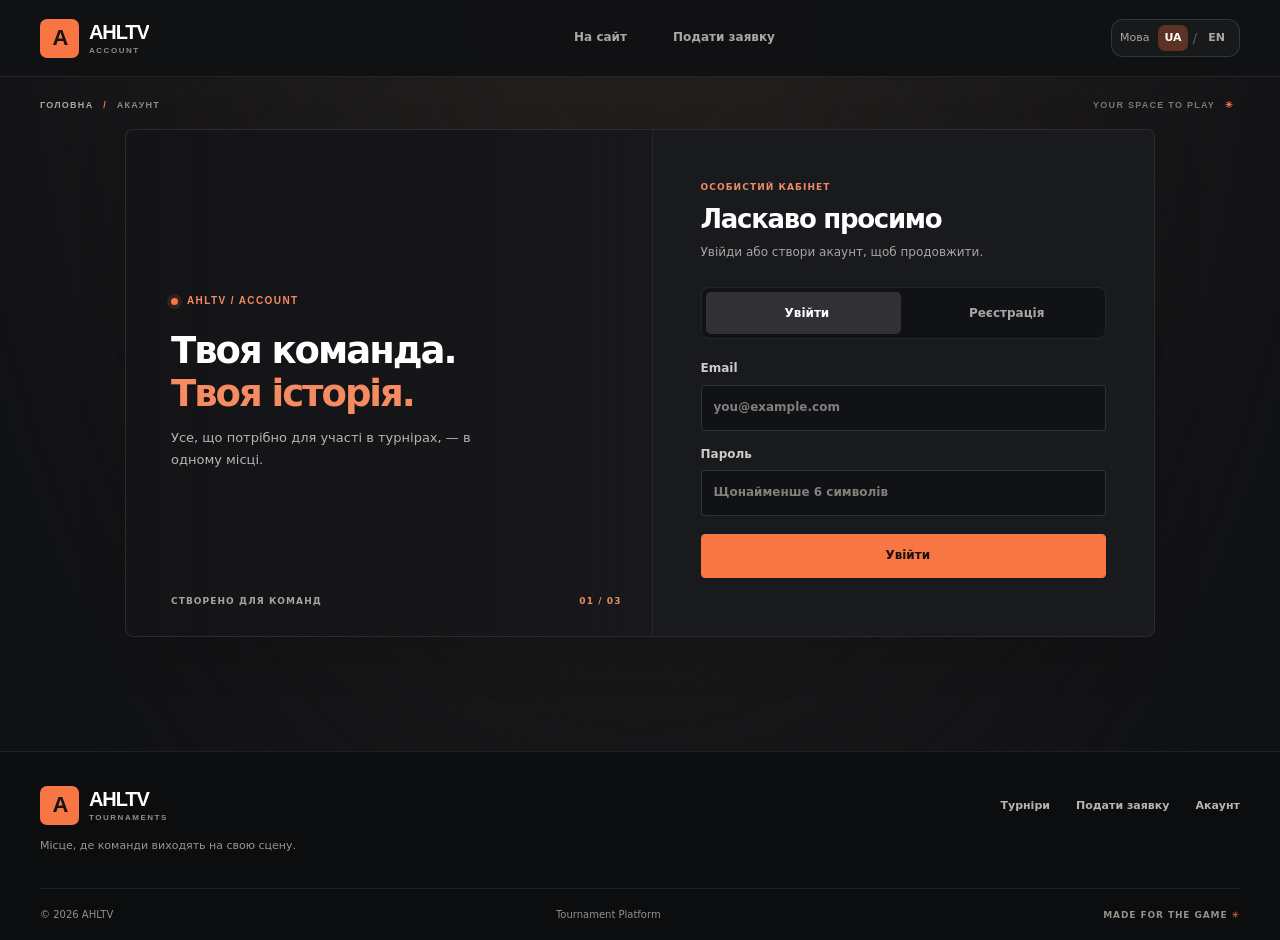
==== admin.html @ 642e2523 "Add tournament reservation manager to admin panel" ====
<!doctype html>
<html lang="uk">
<head>
  <meta charset="utf-8"><meta name="viewport" content="width=device-width,initial-scale=1">
  <meta name="theme-color" content="#101114"><title>AHLTV — Акаунт</title>
  <script src="intro.js?v=20261027-01"></script>
  <link rel="stylesheet" href="styles.css?v=20261102-04">
  <link rel="stylesheet" href="fonts.css?v=20261028-01">
  <link rel="stylesheet" href="mobile.css?v=20261102-04">
  <link rel="stylesheet" href="admin.css?v=20261027-02">
  <link rel="stylesheet" href="motion.css?v=20261027-01">
  <script defer src="i18n.js?v=20261105-03"></script>
  <style>
  .reservation-intro{margin:12px 0 20px;color:var(--muted);line-height:1.7}
  .reservation-summary{margin:6px 0 14px;color:var(--muted);font-size:12px}
  .reservation-row{display:flex;align-items:center;justify-content:space-between;gap:12px;padding:13px 14px;border:1px solid var(--line);border-radius:13px;margin:8px 0;background:rgba(255,255,255,.025)}
  .reservation-row-main{display:flex;flex-direction:column;gap:3px;min-width:0}
  .reservation-row-main strong{font-size:13px;overflow-wrap:anywhere}
  .reservation-row-main small{color:var(--muted)}
  #reservationMessage.error{color:var(--danger)}#reservationMessage.success{color:var(--success)}
  </style>
</head>
<body>
<div class="site-intro" id="siteIntro" hidden aria-hidden="true">
  <div class="intro-content">
    <div class="intro-emblem"><span class="intro-orbit"></span><span class="brand-mark">A</span></div>
    <div class="brand-copy"><strong>AHLTV</strong><small>TOURNAMENTS</small></div>
    <div class="intro-line"><span></span></div>
    <div class="intro-caption"><span>ТВОЯ КОМАНДА</span><i></i><span>ТВОЯ СЦЕНА</span></div>
  </div>
</div>
<header class="site-header"><div class="shell header-inner">
  <a class="brand" href="./"><span class="brand-mark">A</span><span class="brand-copy"><strong>AHLTV</strong><small data-fixed-subtitle="true">ACCOUNT</small></span></a>
  <nav class="main-nav" aria-label="Основна навігація"><a href="./"><i data-lucide="globe-2"></i><span>На сайт</span></a><a href="apply.html"><i data-lucide="send-horizontal"></i><span>Подати заявку</span></a></nav>
  <button class="menu-btn" id="menuBtn" aria-label="Відкрити меню" aria-expanded="false" aria-controls="mobileDrawer"><span>Меню</span><i data-lucide="menu"></i></button>
</div></header>
<div class="drawer-backdrop" id="drawerBackdrop" aria-hidden="true"></div>
<div class="drawer-stage">
<aside class="mobile-drawer" id="mobileDrawer" role="dialog" aria-modal="true" aria-labelledby="drawerTitle" aria-hidden="true" inert>
  <div class="drawer-head">
    <div class="drawer-title"><span>НАВІГАЦІЯ</span><h2 id="drawerTitle">Меню</h2></div>
    <button id="drawerClose" type="button" aria-label="Закрити меню"><i data-lucide="x"></i></button>
  </div>
  <nav aria-label="Мобільна навігація">
    <a href="./"><span class="drawer-link-icon"><i data-lucide="trophy"></i></span><span class="drawer-link-copy"><strong>Турніри</strong><small>Обирай своє змагання</small></span><i data-lucide="chevron-right"></i></a>
    <a href="apply.html"><span class="drawer-link-icon"><i data-lucide="send-horizontal"></i></span><span class="drawer-link-copy"><strong>Подати заявку</strong><small>Зареєструвати команду</small></span><i data-lucide="chevron-right"></i></a>
    <a href="admin.html" aria-current="page"><span class="drawer-link-icon"><i data-lucide="log-in"></i></span><span class="drawer-link-copy"><strong data-account-label>Увійти</strong><small data-account-description>Твій особистий кабінет</small></span><i data-lucide="chevron-right"></i></a>
  </nav>
  <div class="drawer-footer"><span class="drawer-footer-dot"></span><span>ТВОЯ КОМАНДА. ТВОЯ СЦЕНА.</span><b aria-hidden="true">✳</b></div>
</aside>
</div>
<main class="shell admin-shell">
  <div class="page-topline"><span><a href="./">ГОЛОВНА</a> <b>/</b> АКАУНТ</span><span>YOUR SPACE TO PLAY <b>✳</b></span></div>
  <section id="loginView" class="panel login-panel">
    <div class="login-intro">
      <span class="login-kicker"><span></span> AHLTV / ACCOUNT</span>
      <h1>Твоя команда.<br><em>Твоя історія.</em></h1>
      <p>Усе, що потрібно для участі в турнірах, — в одному місці.</p>
      <div class="login-intro-bottom"><span>СТВОРЕНО ДЛЯ КОМАНД</span><b>01 / 03</b></div>
    </div>
    <div class="login-body">
      <div class="login-heading"><span>ОСОБИСТИЙ КАБІНЕТ</span><h2>Ласкаво просимо</h2><p>Увійди або створи акаунт, щоб продовжити.</p></div>
      <div class="auth-mode-switch">
        <button class="active" type="button" data-auth-mode="login"><i data-lucide="log-in"></i><span>Увійти</span></button>
        <button type="button" data-auth-mode="register"><i data-lucide="user-plus"></i><span>Реєстрація</span></button>
      </div>
      <form id="loginForm" class="team-form login-form">
        <label>Email<input id="email" type="email" autocomplete="username" placeholder="you@example.com" required></label>
        <label>Пароль<input id="password" type="password" minlength="6" autocomplete="current-password" placeholder="Щонайменше 6 символів" required></label>
        <button class="primary-btn full" type="submit" id="authBtn"><i data-lucide="log-in"></i><span>Увійти</span></button><p id="loginMessage" aria-live="polite"></p>
      </form>
    </div>
  </section>
  <section id="userView" class="user-dashboard hidden">
    <section class="panel account-panel">
      <div class="panel-head"><span><i data-lucide="layout-dashboard"></i> КАБІНЕТ КАПІТАНА</span><strong>USER</strong></div>
      <div class="account-body">
        <div>
          <small>Ви увійшли як</small>
          <h2 id="userEmail"></h2>
          <p>Тут показуються ваші заявки та їх актуальний статус.</p>
        </div>
        <div class="account-actions">
          <a class="primary-btn" href="apply.html"><i data-lucide="send-horizontal"></i><span>Подати заявку</span></a>
          <button class="secondary-btn" id="userLogoutBtn" type="button"><i data-lucide="log-out"></i><span>Вийти</span></button>
        </div>
      </div>
    </section>
    <section class="panel user-applications-panel">
      <div class="panel-head"><span><i data-lucide="clipboard-list"></i> МОЇ ЗАЯВКИ</span><strong id="userApplicationsCount">0</strong></div>
      <div id="userApplicationStats" class="user-application-stats"></div>
      <div id="userApplications" class="user-applications-list"><div class="empty-state">Завантаження заявок...</div></div>
    </section>
  </section>
  <section id="dashboardView" class="dashboard hidden" aria-label="Панель адміністратора">
    <div class="admin-layout">
      <aside class="admin-sidebar">
        <div class="admin-sidebar-brand"><span class="admin-sidebar-mark"><i data-lucide="shield-check"></i></span><div><b>AHLTV</b><small>ПАНЕЛЬ КЕРУВАННЯ</small></div></div>
        <div class="admin-nav-label">РОЗДІЛИ</div>
        <nav class="admin-tabs" aria-label="Розділи адміністратора">
          <button class="active" type="button" data-tab="overviewTab" aria-current="page"><i data-lucide="layout-dashboard"></i><span>Огляд</span></button>
          <button type="button" data-tab="tournamentsTab"><i data-lucide="trophy"></i><span>Турніри</span></button>
          <button type="button" data-tab="applicationsTab"><i data-lucide="clipboard-list"></i><span>Заявки</span><b id="pendingBadge"></b></button>
          <button type="button" data-tab="manualTeamsTab"><i data-lucide="user-plus"></i><span>Додати команду</span></button>
          <button type="button" data-tab="reservationsTab"><i data-lucide="bookmark"></i><span>Бронювання місць</span></button>
          <button type="button" data-tab="matchesTab"><i data-lucide="git-branch"></i><span>Сітки</span></button>
          <button type="button" data-tab="usersTab"><i data-lucide="users"></i><span>Користувачі</span></button>
          <button type="button" data-tab="siteTab"><i data-lucide="settings"></i><span>Налаштування сайту</span></button>
        </nav>
        <a class="admin-back-link" href="./"><i data-lucide="external-link"></i><span>Відкрити сайт</span></a>
      </aside>
      <div class="admin-workspace">
        <div class="admin-top">
          <div class="admin-heading"><small>ПАНЕЛЬ КЕРУВАННЯ <span>/</span> <span id="adminSectionLabel">ОГЛЯД</span></small><h1 id="adminPageTitle">Огляд</h1><p id="adminPageDescription">Усе важливе про турніри та заявки в одному місці.</p></div>
          <div class="admin-account"><div class="admin-account-copy"><b>Адміністратор</b><span id="adminEmail"></span></div><button id="logoutBtn" class="secondary-btn" type="button"><i data-lucide="log-out"></i><span>Вийти</span></button></div>
        </div>
        <label class="admin-mobile-section" for="adminSectionSelect"><span>РОЗДІЛ</span><select id="adminSectionSelect">
          <option value="overviewTab">Огляд</option><option value="tournamentsTab">Турніри</option><option value="applicationsTab">Заявки</option><option value="manualTeamsTab">Додати команду</option><option value="reservationsTab">Бронювання місць</option><option value="matchesTab">Сітки</option><option value="usersTab">Користувачі</option><option value="siteTab">Налаштування сайту</option>
        </select></label>

        <section id="overviewTab" class="admin-tab">
          <div class="overview-intro"><div><span class="admin-eyebrow">СТАН ПЛАТФОРМИ</span><h2>Усе під контролем.</h2><p>Швидкий огляд твоєї роботи та найважливіші дії.</p></div><span class="overview-intro-mark"><i data-lucide="layout-dashboard"></i></span></div>
          <div class="overview-stats">
            <button type="button" class="overview-stat" data-open-tab="tournamentsTab"><span class="overview-stat-label"><i data-lucide="trophy"></i> Турніри <i data-lucide="arrow-right"></i></span><b id="overviewTournaments">—</b><span id="overviewTournamentsNote">Усього турнірів</span></button>
            <button type="button" class="overview-stat is-attention" data-open-tab="applicationsTab" data-application-status="pending"><span class="overview-stat-label"><i data-lucide="clock-3"></i> Очікують <i data-lucide="arrow-right"></i></span><b id="overviewPending">—</b><span id="overviewPendingNote">Заявки на розгляд</span></button>
            <button type="button" class="overview-stat" data-open-tab="applicationsTab" data-application-status="approved"><span class="overview-stat-label"><i data-lucide="badge-check"></i> Прийнято <i data-lucide="arrow-right"></i></span><b id="overviewApproved">—</b><span id="overviewApprovedNote">Підтверджені заявки</span></button>
          </div>
          <section class="panel overview-actions"><div class="panel-head"><span>ШВИДКІ ДІЇ</span><strong>ПОЧНИ ЗВІДСИ</strong></div>
            <div class="overview-action-list">
              <button type="button" data-overview-action="create-tournament"><span class="quick-action-icon"><i data-lucide="plus"></i></span><span><b>Створити турнір</b><small>Налаштувати нову подію</small></span><i data-lucide="arrow-right"></i></button>
              <button type="button" data-open-tab="applicationsTab" data-application-status="pending"><span class="quick-action-icon"><i data-lucide="clipboard-list"></i></span><span><b>Переглянути заявки</b><small>Команди, що очікують на розгляд</small></span><i data-lucide="arrow-right"></i></button>
              <button type="button" id="quickManualTeamBtn"><span class="quick-action-icon"><i data-lucide="user-plus"></i></span><span><b>Додати команду</b><small>Додати учасника вручну</small></span><i data-lucide="arrow-right"></i></button>
            </div>
          </section>
          <p class="overview-footnote"><i data-lucide="shield-check"></i> Дані завантажуються з платформи AHLTV.</p>
        </section>
    <section id="siteTab" class="admin-tab hidden">
      <section class="panel">
        <div class="panel-head"><span>НАЛАШТУВАННЯ САЙТУ</span><strong>ОФОРМЛЕННЯ</strong></div>
        <form id="siteSettingsForm" class="team-form compact-form">
          <div class="branding-editor">
            <div class="asset-preview site-logo-preview" id="siteLogoPreview"><span>A</span></div>
            <div class="asset-upload-copy">
              <label>Логотип сайту
                <input id="siteLogoFile" name="site_logo_file" type="file" accept="image/png,image/jpeg,image/webp,image/gif,image/svg+xml">
              </label>
              <small>PNG, JPG, WEBP, GIF або SVG. До 5 МБ.</small>
              <button class="secondary-btn" id="removeSiteLogo" type="button"><i data-lucide="trash-2"></i><span>Прибрати логотип</span></button>
            </div>
          </div>

          <div class="form-grid">
            <label>Назва сайту<input name="site_name" maxlength="40" required placeholder="AHLTV"></label>
            <label>Підпис<input name="site_subtitle" maxlength="40" placeholder="TOURNAMENTS"></label>
            <label>Заголовок головної<input name="home_title" maxlength="80" required placeholder="Турніри"></label>
            <label>Текст у футері<input name="footer_text" maxlength="120" required placeholder="Tournament Platform"></label>
          </div>
          <label>Опис на головній<textarea name="home_description" maxlength="300" rows="3"></textarea></label>

          <div class="form-actions">
            <button class="primary-btn" type="submit" id="saveSiteSettingsBtn"><i data-lucide="save"></i><span>Зберегти сайт</span></button>
            <p id="siteSettingsMessage" aria-live="polite"></p>
          </div>
        </form>
      </section>
    </section>

    <section id="tournamentsTab" class="admin-tab hidden">
      <div class="admin-section-head"><div><span class="admin-eyebrow">КЕРУВАННЯ ПОДІЯМИ</span><h2>Усі турніри <span id="tournamentCount" class="admin-count">—</span></h2><p>Змінюй статус, керуй реєстрацією та видимістю.</p></div><button class="primary-btn" id="createTournamentBtn" type="button"><i data-lucide="plus"></i><span>Створити турнір</span></button></div>
      <div class="admin-list-toolbar"><label for="tournamentSearch">Пошук турніру</label><input id="tournamentSearch" type="search" maxlength="100" placeholder="Назва, гра або формат" autocomplete="off"></div>
      <p id="tournamentListMessage" class="admin-feedback" aria-live="polite"></p>
      <div id="tournamentsAdminList" class="admin-card-list"><div class="panel empty">Завантаження турнірів...</div></div>
      <details id="tournamentEditor" class="panel tournament-editor">
        <summary><span class="editor-summary-icon"><i data-lucide="plus"></i></span><span><b id="tournamentFormTitle">Додати турнір</b><small>Назва, правила та налаштування події</small></span><i class="editor-summary-arrow" data-lucide="chevron-right"></i></summary>
        <form id="tournamentForm" class="team-form compact-form">
          <div class="form-grid">
            <label>Назва<input name="name" required maxlength="80" placeholder="AHLTV Open Tour"></label>
            <label>Коротка назва<input name="short_name" maxlength="24" placeholder="OPEN TOUR"></label>
            <label>Шрифт назви<select name="name_font" id="tournamentNameFont"></select></label>
            <label>Гра<input name="game" value="CS2" required maxlength="30"></label>
            <label>Формат<input name="format" value="BO3" required maxlength="20"></label>
            <label>Макс. команд<input name="max_teams" type="number" min="2" max="128" value="16" required></label>
            <label>Статус<select name="status"><option value="upcoming">Незабаром</option><option value="registration" selected>Реєстрація</option><option value="live">Триває</option><option value="finished">Завершено</option></select></label>
            <label>Дата старту<input name="starts_at" type="datetime-local"></label>
            <label>Лого турніру<input id="tournamentLogoFile" name="logo_file" type="file" accept="image/png,image/jpeg,image/webp,image/gif,image/svg+xml"></label>
          </div>
          <div class="tournament-name-preview" id="tournamentNamePreview">
            <div class="tnp-label"><span>ПРЕВ'Ю НАЗВИ</span><small id="tournamentNamePreviewFont"></small></div>
            <b id="tournamentNamePreviewText">AHLTV Open Tour</b>
          </div>
          <div class="tournament-logo-editor">
            <div class="asset-preview tournament-logo-preview" id="tournamentLogoPreview"><span>A</span></div>
            <small>Лого буде показуватися в картці турніру на головній.</small>
          </div>
          <label>Опис<textarea name="description" maxlength="500" rows="3"></textarea></label>
          <label>Правила турніру<textarea name="rules_text" maxlength="12000" rows="10" placeholder="Напиши правила саме для цього турніру..."></textarea></label>
          <div class="checkbox-grid">
            <label class="check-inline"><input name="registration_open" type="checkbox" checked> Реєстрація відкрита</label>
            <label class="check-inline"><input name="is_visible" type="checkbox" checked> Показувати на сайті</label>
          </div>
          <div class="form-actions"><button class="primary-btn" type="submit" id="saveTournamentBtn"><i data-lucide="plus"></i><span>Створити турнір</span></button><button class="secondary-btn" type="button" id="cancelTournamentEdit"><i data-lucide="x"></i><span>Скасувати</span></button><p id="tournamentMessage" aria-live="polite"></p></div>
        </form>
      </details>
    </section>
    <section id="manualTeamsTab" class="admin-tab hidden">
      <section class="panel manual-team-panel">
        <div class="panel-head"><span><i data-lucide="user-plus"></i> ДОДАТИ КОМАНДУ НА ТУРНІР</span><strong>ВРУЧНУ</strong></div>

        <form id="manualTeamForm" class="team-form compact-form manual-team-only-form">
          <div class="manual-team-form-grid">
            <label>Турнір
              <select id="manualTeamTournament" required>
                <option value="">Обери турнір</option>
              </select>
            </label>

            <label>Назва команди
              <input id="manualTeamName" type="text" required minlength="2" maxlength="40" placeholder="Наприклад: Valkyrie Esports">
            </label>

            <div class="manual-team-logo-upload">
              <div class="asset-preview manual-team-logo-preview" id="manualTeamLogoPreview"><span>A</span></div>
              <div>
                <label>Логотип команди
                  <input id="manualTeamLogoFile" type="file" required accept="image/png,image/jpeg,image/webp,image/gif">
                </label>
                <small>Обери турнір, введи назву та завантаж лого.</small>
              </div>
            </div>
          </div>

          <div class="form-actions">
            <button class="primary-btn" id="manualTeamSubmitBtn" type="submit"><i data-lucide="plus"></i><span>Додати до турніру</span></button>
            <p id="manualTeamMessage" aria-live="polite"></p>
          </div>
        </form>
      </section>

      <section class="panel">
        <div class="panel-head"><span><i data-lucide="users"></i> ДОДАНІ ВРУЧНУ КОМАНДИ</span><strong>СПИСОК</strong></div>
        <div id="manualTeamsList" class="manual-teams-list">
          <div class="empty-state">Ручних команд поки немає.</div>
        </div>
      </section>
    </section>

    <section id="reservationsTab" class="admin-tab hidden">
      <section class="panel">
        <div class="panel-head"><span><i data-lucide="bookmark"></i> БРОНЮВАННЯ МІСЦЬ</span><strong>РЕЗЕРВ КОМАНД</strong></div>
        <p class="reservation-intro">Зарезервуй одне місце для команди за назвою. Коли вона подасть заявку на вибраний турнір із цією ж назвою, бронювання зніметься автоматично. Регістр літер і пробіли на краях назви не впливають.</p>
        <form id="reservationForm" class="team-form compact-form">
          <div class="form-grid">
            <label>Турнір<select id="reservationTournament" required><option value="">Обери турнір</option></select></label>
            <label>Назва команди<input id="reservationTeamName" type="text" minlength="2" maxlength="40" placeholder="Наприклад: Valkyrie" required autocomplete="off"></label>
          </div>
          <div class="form-actions">
            <button id="reservationSubmit" class="primary-btn" type="submit"><i data-lucide="bookmark-plus"></i><span>Забронювати місце</span></button>
            <p id="reservationMessage" aria-live="polite"></p>
          </div>
        </form>
      </section>
      <section class="panel">
        <div class="panel-head"><span><i data-lucide="list-checks"></i> АКТИВНІ БРОНЮВАННЯ</span><strong id="reservationCount">0</strong></div>
        <div id="reservationSummary" class="reservation-summary"></div>
        <div id="reservationsList" class="manual-teams-list"><div class="empty-state">Обери турнір, щоб побачити бронювання.</div></div>
      </section>
    </section>
    <section id="applicationsTab" class="admin-tab hidden">
      <div class="admin-section-head"><div><span class="admin-eyebrow">КОМАНДИ ТА УЧАСНИКИ</span><h2>Заявки команд</h2><p>Фільтруй заявки та переглядай склад перед рішенням.</p></div></div>
      <div id="stats" class="admin-stats" role="group" aria-label="Фільтр заявок за статусом"></div>
      <div class="admin-list-toolbar applications-toolbar"><div class="admin-search-field"><label for="applicationSearch">Пошук заявки</label><input id="applicationSearch" type="search" maxlength="100" placeholder="Команда, капітан або контакт" autocomplete="off"></div><div class="admin-filter-field"><label for="applicationTournamentFilter">Турнір</label><select id="applicationTournamentFilter"><option value="">Усі турніри</option></select></div><span id="applicationResults" aria-live="polite"></span></div>
      <div id="applications" class="applications"><div class="panel empty">Завантаження заявок...</div></div>
      <div id="emptyState" class="panel empty hidden"><span id="emptyStateText"></span><button class="secondary-btn hidden" type="button" id="clearApplicationFilters">Скинути фільтри</button></div>
    </section>
    <section id="usersTab" class="admin-tab hidden">
      <section class="panel"><div class="panel-head"><span>ЗАРЕЄСТРОВАНІ АКАУНТИ</span><strong id="usersCount"></strong></div><div class="admin-list-toolbar users-toolbar"><label for="userSearch">Пошук користувача</label><input id="userSearch" type="search" maxlength="100" placeholder="Email користувача" autocomplete="off"></div><div id="usersList" class="users-list"><div class="empty-state">Завантаження...</div></div></section>
    </section>
    <section id="matchesTab" class="admin-tab hidden">
      <section class="panel">
        <div class="panel-head"><span><i data-lucide="images"></i> СІТКА ТУРНІРУ</span><strong>ДО 2 ЗОБРАЖЕНЬ</strong></div>

        <div class="bracket-double-editor">
          <div class="bracket-tournament-picker">
            <label>Турнір
              <select id="bracketTournament"></select>
            </label>
            <span>Можна одночасно показувати дві сітки для одного турніру.</span>
            <p id="bracketMessage" aria-live="polite"></p>
          </div>

          <div class="bracket-slots">
            <section class="bracket-slot">
              <div class="bracket-slot-head"><span>СІТКА 1</span><b>ЗОБРАЖЕННЯ 01</b></div>
              <label>Фото сітки 1
                <input id="bracketImageFile" type="file" accept="image/png,image/jpeg,image/webp,image/gif">
              </label>
              <div class="form-actions">
                <button class="primary-btn" id="saveBracketImageBtn" type="button"><i data-lucide="upload"></i><span>Завантажити</span></button>
                <button class="secondary-btn" id="removeBracketImageBtn" type="button"><i data-lucide="trash-2"></i><span>Прибрати</span></button>
              </div>
              <div class="bracket-image-preview" id="bracketImagePreview">
                <div class="empty-bracket-preview"><i data-lucide="image"></i><span>Сітка 1 ще не додана</span></div>
              </div>
            </section>

            <section class="bracket-slot">
              <div class="bracket-slot-head"><span>СІТКА 2</span><b>ЗОБРАЖЕННЯ 02</b></div>
              <label>Фото сітки 2
                <input id="bracketImageFile2" type="file" accept="image/png,image/jpeg,image/webp,image/gif">
              </label>
              <div class="form-actions">
                <button class="primary-btn" id="saveBracketImageBtn2" type="button"><i data-lucide="upload"></i><span>Завантажити</span></button>
                <button class="secondary-btn" id="removeBracketImageBtn2" type="button"><i data-lucide="trash-2"></i><span>Прибрати</span></button>
              </div>
              <div class="bracket-image-preview" id="bracketImagePreview2">
                <div class="empty-bracket-preview"><i data-lucide="image"></i><span>Сітка 2 ще не додана</span></div>
              </div>
            </section>
          </div>
        </div>
      </section>
    </section>
      </div>
    </div>
  </section>
</main>
<footer class="site-footer">
  <div class="shell">
    <div class="footer-main"><div><a class="brand footer-brand" href="./"><span class="brand-mark">A</span><span class="brand-copy"><strong>AHLTV</strong><small>TOURNAMENTS</small></span></a><p>Місце, де команди виходять на свою сцену.</p></div><nav aria-label="Навігація у підвалі"><a href="./">Турніри</a><a href="apply.html">Подати заявку</a><a href="admin.html">Акаунт</a></nav></div>
    <div class="footer-inner"><span id="siteCopyright">© 2026 AHLTV</span><span id="siteFooterText">Tournament Platform</span><span>MADE FOR THE GAME <b>✳</b></span></div>
  </div>
</footer>
<script type="module" src="ui.js?v=20261102-01"></script>
<script type="module" src="account.js?v=20261105-03"></script>
<script type="module" src="reservations.js?v=20261105-01"></script>
</body></html>
---- styles.css ----
/* Manrope is served locally so the interface remains legible without a font CDN. */
@font-face{font-family:Manrope;src:url("assets/fonts/manrope-cyrillic-ext-wght-normal.woff2") format("woff2");font-style:normal;font-weight:200 800;font-display:swap;unicode-range:U+0460-052F,U+1C80-1C8A,U+20B4,U+2DE0-2DFF,U+A640-A69F,U+FE2E-FE2F}
@font-face{font-family:Manrope;src:url("assets/fonts/manrope-cyrillic-wght-normal.woff2") format("woff2");font-style:normal;font-weight:200 800;font-display:swap;unicode-range:U+0301,U+0400-045F,U+0490-0491,U+04B0-04B1,U+2116}
@font-face{font-family:Manrope;src:url("assets/fonts/manrope-latin-ext-wght-normal.woff2") format("woff2");font-style:normal;font-weight:200 800;font-display:swap;unicode-range:U+0100-02BA,U+02BD-02C5,U+02C7-02CC,U+02CE-02D7,U+02DD-02FF,U+0304,U+0308,U+0329,U+1D00-1DBF,U+1E00-1E9F,U+1EF2-1EFF,U+2020,U+20A0-20AB,U+20AD-20C0,U+2113,U+2C60-2C7F,U+A720-A7FF}
@font-face{font-family:Manrope;src:url("assets/fonts/manrope-latin-wght-normal.woff2") format("woff2");font-style:normal;font-weight:200 800;font-display:swap;unicode-range:U+0000-00FF,U+0131,U+0152-0153,U+02BB-02BC,U+02C6,U+02DA,U+02DC,U+0304,U+0308,U+0329,U+2000-206F,U+20AC,U+2122,U+2191,U+2193,U+2212,U+2215,U+FEFF,U+FFFD}

:root{
  --bg:#171513;
  --bg-2:#1b1816;
  --card:#211e1c;
  --card-2:#26221f;
  --card-3:#191715;
  --text:#f5f1ee;
  --muted:#a79d96;
  --muted-2:#7d746e;
  --line:rgba(255,255,255,.075);
  --line-2:rgba(255,255,255,.115);
  --primary:#f06a3b;
  --primary-2:#d9552c;
  --success:#63c184;
  --danger:#eb6b64;
  --warning:#e2a24c;
  --radius:16px;
  --shadow:0 20px 54px -38px rgba(0,0,0,.96);
}

*{box-sizing:border-box}
html{scroll-behavior:smooth;background:var(--bg)}
body{
  margin:0;
  min-height:100vh;
  background:
    radial-gradient(circle at 12% -10%,rgba(240,106,59,.09),transparent 34rem),
    radial-gradient(circle at 92% 8%,rgba(201,137,69,.045),transparent 28rem),
    linear-gradient(180deg,var(--bg),var(--bg-2));
  color:var(--text);
  font:13px/1.5 "Manrope",ui-sans-serif,system-ui,-apple-system,BlinkMacSystemFont,"Segoe UI",sans-serif;
}
a{color:inherit}
button,input,textarea,select{font:inherit}
button{touch-action:manipulation}
img{max-width:100%}
.hidden{display:none!important}
.shell{width:min(1280px,calc(100% - 32px));margin:0 auto}
::selection{background:rgba(240,106,59,.28);color:#fff}

svg.lucide{
  width:16px;
  height:16px;
  flex:0 0 auto;
  stroke-width:2;
}

/* HEADER */
.site-header{
  position:sticky;
  top:0;
  z-index:60;
  background:rgba(23,21,19,.84);
  border-bottom:1px solid var(--line);
  box-shadow:0 18px 54px -38px rgba(0,0,0,.96);
  backdrop-filter:blur(24px) saturate(140%);
  -webkit-backdrop-filter:blur(24px) saturate(140%);
}
.site-header:before{
  content:"";
  position:absolute;
  inset:0 0 auto;
  height:1px;
  background:linear-gradient(90deg,transparent,rgba(240,106,59,.68),transparent);
}
.header-inner{height:68px;display:flex;align-items:center;gap:12px}
.brand{
  min-width:188px;
  display:flex;
  align-items:center;
  gap:11px;
  text-decoration:none;
}
.brand-mark{
  width:40px;
  height:40px;
  display:grid;
  place-items:center;
  overflow:hidden;
  border-radius:12px;
  border:1px solid rgba(240,106,59,.18);
  background:linear-gradient(135deg,#f17b49,#bf7d42);
  box-shadow:0 12px 30px -20px rgba(240,106,59,.9),inset 0 1px rgba(255,255,255,.14);
  color:#fff;
  font:700 18px/1 "Space Mono",monospace;
}
.brand-mark.large{width:54px;height:54px;border-radius:15px;font-size:25px}
.brand-mark.has-image{padding:3px;background:#161412}
.brand-mark.has-image img{width:100%;height:100%;object-fit:contain;border-radius:9px}
.brand-copy{display:flex;min-width:0;flex-direction:column;line-height:1}
.brand-copy strong{
  overflow:hidden;
  text-overflow:ellipsis;
  color:#fff;
  font:700 20px/1 "Space Mono",monospace;
  letter-spacing:.02em;
}
.brand-copy small{
  margin-top:5px;
  overflow:hidden;
  text-overflow:ellipsis;
  color:#827973;
  font-size:8px;
  font-weight:800;
  letter-spacing:.25em;
  white-space:nowrap;
}

.main-nav{
  height:46px;
  display:flex;
  align-items:center;
  gap:3px;
  margin-left:2px;
  padding:5px;
  border:1px solid var(--line);
  border-radius:17px;
  background:rgba(33,30,28,.66);
}
.main-nav a{
  height:36px;
  display:inline-flex;
  align-items:center;
  justify-content:center;
  gap:8px;
  padding:0 14px;
  border-radius:12px;
  color:#9c928c;
  text-decoration:none;
  font-size:12px;
  font-weight:800;
  transition:.16s ease;
}
.main-nav a:hover{color:#fff;background:rgba(255,255,255,.045)}
.main-nav a.active{
  color:#fff;
  background:linear-gradient(105deg,#f17a48,#df5a31);
  box-shadow:0 8px 24px -13px rgba(240,106,59,.9),inset 0 1px rgba(255,255,255,.13);
}

.account-btn{
  height:40px;
  margin-left:auto;
  display:inline-flex;
  align-items:center;
  gap:8px;
  padding:0 15px;
  border:1px solid rgba(240,106,59,.27);
  border-radius:12px;
  background:rgba(240,106,59,.09);
  color:#ff956b;
  text-decoration:none;
  font-weight:800;
}
.account-btn:hover{color:#fff;background:rgba(240,106,59,.15);border-color:rgba(240,106,59,.42)}

.menu-btn{
  display:none;
  margin-left:auto;
  width:42px;
  height:40px;
  align-items:center;
  justify-content:center;
  border:1px solid var(--line-2);
  border-radius:12px;
  background:rgba(255,255,255,.035);
  color:#fff;
  cursor:pointer;
}

/* DRAWER */
/* The stage clips the sheet, so on phones the curtain can unroll from under the header. */
.drawer-stage{
  position:fixed;
  top:0;
  right:0;
  bottom:0;
  left:0;
  z-index:90;
  display:none;
  overflow:hidden;
  pointer-events:none;
}
.drawer-backdrop{
  position:fixed;
  inset:0;
  z-index:80;
  background:rgba(7,6,6,.46);
  opacity:0;
  pointer-events:none;
  transition:opacity .2s ease;
  backdrop-filter:blur(22px);
}
.mobile-drawer{
  position:fixed;
  top:0;
  right:0;
  z-index:90;
  width:min(340px,88vw);
  height:100dvh;
  padding-bottom:max(14px,env(safe-area-inset-bottom));
  transform:translateX(102%);
  transition:transform .24s cubic-bezier(.2,.75,.25,1);
  background:rgba(28,25,23,.96);
  border-left:1px solid var(--line-2);
  box-shadow:-24px 0 64px -20px rgba(0,0,0,.72);
  backdrop-filter:blur(36px) saturate(145%);
}
.drawer-open{overflow:hidden}
.drawer-open .drawer-backdrop{opacity:1;pointer-events:auto}
.drawer-open .mobile-drawer{transform:none}
.drawer-head{
  height:70px;
  display:flex;
  align-items:center;
  justify-content:space-between;
  gap:12px;
  padding:0 14px;
  border-bottom:1px solid var(--line);
}
.drawer-head .brand{min-width:0}
.drawer-head button{
  width:38px;
  height:38px;
  display:grid;
  place-items:center;
  border:1px solid var(--line);
  border-radius:11px;
  background:rgba(255,255,255,.035);
  color:#fff;
}
.mobile-drawer nav{display:grid;gap:7px;padding:12px}
.mobile-drawer nav a{
  min-height:48px;
  display:grid;
  grid-template-columns:22px minmax(0,1fr) 16px;
  align-items:center;
  gap:10px;
  padding:0 12px;
  border:1px solid rgba(255,255,255,.045);
  border-radius:12px;
  background:rgba(255,255,255,.025);
  color:#ded6d1;
  text-decoration:none;
  font-weight:750;
}
.mobile-drawer nav a:hover{background:rgba(240,106,59,.08);border-color:rgba(240,106,59,.18);color:#fff}
.mobile-drawer nav a svg:last-child{color:#615a55}

/* COMMON */
.panel{
  margin-bottom:14px;
  overflow:hidden;
  border:1px solid var(--line);
  border-radius:var(--radius);
  background:
    linear-gradient(145deg,rgba(255,255,255,.025),transparent 46%),
    var(--card);
  box-shadow:var(--shadow);
}
.panel-head{
  min-height:42px;
  display:flex;
  align-items:center;
  justify-content:space-between;
  gap:12px;
  padding:0 14px;
  border-bottom:1px solid var(--line);
  background:rgba(255,255,255,.018);
  color:#f3ece8;
  font:700 9px/1 "Space Mono",monospace;
  letter-spacing:.07em;
}
.panel-head>span:first-child{display:flex;align-items:center;gap:8px}
.panel-head>span:first-child svg{color:var(--primary)}
.panel-head strong{color:#7d746e;font-size:8px}
.loading-panel,.empty-state,.empty{padding:34px 20px;text-align:center;color:#827972}
.success{color:var(--success)!important}
.error{color:var(--danger)!important}
.muted{color:var(--muted-2)!important;font-weight:400}
.required-mark{color:var(--danger)}

.primary-btn,.secondary-btn,.btn{
  min-height:38px;
  display:inline-flex;
  align-items:center;
  justify-content:center;
  gap:8px;
  padding:0 13px;
  border-radius:11px;
  text-decoration:none;
  font-weight:800;
  font-size:11px;
  cursor:pointer;
  transition:transform .14s ease,background .14s ease,border-color .14s ease,color .14s ease,box-shadow .14s ease;
}
.primary-btn{
  border:1px solid rgba(240,106,59,.32);
  background:linear-gradient(105deg,#f17a48,#dc5930);
  color:#fff;
  box-shadow:0 10px 28px -17px rgba(240,106,59,.85),inset 0 1px rgba(255,255,255,.14);
}
.primary-btn:hover{background:linear-gradient(105deg,#f48653,#e26338)}
.secondary-btn,.btn{
  border:1px solid var(--line-2);
  background:rgba(255,255,255,.035);
  color:#d8d0ca;
}
.secondary-btn:hover,.btn:hover{background:rgba(255,255,255,.065);border-color:rgba(255,255,255,.16);color:#fff}
.btn.approve{color:#7bd49a;background:rgba(99,193,132,.08);border-color:rgba(99,193,132,.2)}
.btn.reject{color:#ef8a84;background:rgba(235,107,100,.08);border-color:rgba(235,107,100,.19)}
.primary-btn:disabled,.secondary-btn:disabled,.btn:disabled{opacity:.5;cursor:not-allowed}
.full{width:100%}
@media(hover:hover) and (pointer:fine){
  .primary-btn:hover,.secondary-btn:hover,.btn:hover,.account-btn:hover{transform:translateY(-1px)}
}
.primary-btn:active,.secondary-btn:active,.btn:active,.account-btn:active{transform:scale(.98)}

/* HERO / HOME */
.home-page,.apply-page,.admin-shell,.tournament-detail-page{padding-top:24px}
.page-title{
  position:relative;
  min-height:132px;
  display:flex;
  align-items:center;
  justify-content:space-between;
  gap:24px;
  overflow:hidden;
  margin-bottom:16px;
  padding:25px 28px;
  border:1px solid var(--line);
  border-radius:20px;
  background:
    radial-gradient(circle at 92% -20%,rgba(240,106,59,.19),transparent 20rem),
    linear-gradient(125deg,#1d1a18,#24201d);
  box-shadow:var(--shadow);
}
.page-title.compact{min-height:106px}
.page-title>div,.page-title>.primary-btn{position:relative;z-index:1}
.page-title small{color:var(--primary);font:700 9px/1 "Space Mono",monospace;letter-spacing:.13em}
.page-title h1{margin:6px 0 5px;color:#fff;font:700 34px/1.05 "Space Mono",monospace;letter-spacing:-1px}
.page-title p{max-width:720px;margin:0;color:#9c928b}

.tournaments-list{display:grid;gap:15px}
.tournament-card{position:relative}
.tournament-card:before{
  content:"";
  position:absolute;
  left:0;
  top:18px;
  bottom:18px;
  width:2px;
  border-radius:999px;
  background:linear-gradient(180deg,transparent,var(--primary),transparent);
}
.tournament-card-head{
  display:grid;
  grid-template-columns:70px minmax(0,1fr) auto;
  gap:17px;
  align-items:center;
  padding:20px 22px 17px;
}
.tournament-icon{
  width:66px;
  height:66px;
  display:grid;
  place-items:center;
  overflow:hidden;
  border:1px solid rgba(240,106,59,.16);
  border-radius:15px;
  background:linear-gradient(135deg,#f17a48,#bc7b42);
  color:#fff;
  font:700 28px/1 "Space Mono",monospace;
  box-shadow:0 14px 34px -22px rgba(240,106,59,.8);
}
.tournament-icon.small{width:44px;height:44px;border-radius:12px;font-size:20px}
.tournament-icon.has-logo{padding:5px;background:#161412;border-color:var(--line)}
.tournament-icon img{width:100%;height:100%;object-fit:contain}
.tournament-title{min-width:0}
.tournament-title small{display:block;color:#817872;font:700 9px/1.2 "Space Mono",monospace}
.tournament-title h2{
  margin:5px 0 9px;
  overflow:hidden;
  color:#fff;
  font:700 23px/1.15 "Space Mono",monospace;
  letter-spacing:-.4px;
  text-overflow:ellipsis;
  white-space:nowrap;
}
.tournament-meta{display:flex;flex-wrap:wrap;gap:6px}
.tournament-meta span{
  display:inline-flex;
  align-items:center;
  gap:5px;
  min-height:25px;
  padding:0 8px;
  border:1px solid var(--line);
  border-radius:999px;
  background:rgba(255,255,255,.025);
  color:#a69c95;
  font-size:9px;
}
.status-badge{
  align-self:start;
  min-height:27px;
  display:inline-flex;
  align-items:center;
  padding:0 9px;
  border:1px solid;
  border-radius:999px;
  font:700 8px/1 "Space Mono",monospace;
  letter-spacing:.05em;
}
.status-upcoming{color:#aaa19b;background:rgba(255,255,255,.035);border-color:var(--line)}
.status-registration{color:#ff9b72;background:rgba(240,106,59,.08);border-color:rgba(240,106,59,.22)}
.status-live{color:#ff8982;background:rgba(235,107,100,.08);border-color:rgba(235,107,100,.22)}
.status-finished{color:#817872;background:rgba(255,255,255,.02);border-color:var(--line)}
.tournament-description{margin:0;padding:0 22px 16px 109px;color:#9b918a;line-height:1.6}
.tournament-sections{display:grid;grid-template-columns:1fr 1fr;border-top:1px solid var(--line);background:rgba(255,255,255,.008)}
.tournament-sections>section{min-width:0;padding:15px 20px}
.tournament-sections>section+section{border-left:1px solid var(--line)}
.section-mini-head{display:flex;align-items:center;justify-content:space-between;gap:10px;margin-bottom:10px;color:#ddd5cf;font-size:11px}
.section-mini-head b{display:flex;align-items:center;gap:7px}
.section-mini-head span{color:#756d67;font-size:9px}
.team-chips{display:flex;flex-wrap:wrap;gap:7px}
.team-chips>span{
  padding:6px 8px;
  border:1px solid var(--line);
  border-radius:9px;
  background:rgba(255,255,255,.025);
  color:#cfc6c0;
  font-size:10px;
}
.team-chips>span b{color:#ff9368}
.team-chips em{color:#746c66;font-style:normal;font-size:10px}
.mini-matches{display:grid}
.mini-matches>div{
  display:grid;
  grid-template-columns:82px minmax(0,1fr) auto;
  gap:9px;
  align-items:center;
  padding:7px 0;
  border-bottom:1px solid rgba(255,255,255,.05);
  font-size:10px;
}
.mini-matches>div:last-child{border-bottom:0}
.mini-matches>div>span{color:#756d67}
.mini-matches b{overflow:hidden;text-overflow:ellipsis;white-space:nowrap}
.mini-matches i{color:#5e5752;font-style:normal}
.live-text{color:#ff817a}
.tournament-card-footer{
  display:flex;
  align-items:center;
  justify-content:space-between;
  gap:12px;
  padding:10px 20px;
  border-top:1px solid var(--line);
  background:rgba(255,255,255,.012);
  color:#847b75;
  font-size:10px;
}
.tournament-footer-actions{display:flex;gap:8px;flex-wrap:wrap}

/* FORMS */
.apply-page{max-width:1050px}
.tournament-select-wrap,.team-form{padding:15px 17px 18px}
.team-form{display:block}
.team-form fieldset{margin:0 0 16px;padding:0;border:0}
.team-form legend{
  width:100%;
  margin:0 0 11px;
  padding:0 0 9px;
  border-bottom:1px solid var(--line);
  color:#f1ebe7;
  font:700 10px/1.2 "Space Mono",monospace;
}
.form-grid{display:grid;grid-template-columns:1fr 1fr;gap:12px 14px}
.tournament-select-wrap label,.team-form label,.bracket-tools label{
  display:flex;
  flex-direction:column;
  gap:6px;
  color:#bbb1aa;
  font-size:11px;
  font-weight:700;
}
.tournament-select-wrap select,
.team-form input,.team-form textarea,.team-form select,
.admin-tournament-controls select,
.bracket-tools select,.bracket-admin-controls select,.bracket-admin-controls input{
  width:100%;
  min-height:40px;
  padding:9px 10px;
  outline:none;
  border:1px solid var(--line-2);
  border-radius:11px;
  background:#161412;
  color:#f4efeb;
  transition:.15s ease;
}
.team-form textarea{min-height:96px;resize:vertical}
input::placeholder,textarea::placeholder{color:#5d5651}
.tournament-select-wrap select:focus,
.team-form input:focus,.team-form textarea:focus,.team-form select:focus,
.admin-tournament-controls select:focus,.bracket-tools select:focus,
.bracket-admin-controls select:focus,.bracket-admin-controls input:focus{
  border-color:rgba(240,106,59,.48);
  box-shadow:0 0 0 3px rgba(240,106,59,.08);
}
input[type="checkbox"]{accent-color:var(--primary)}
input[type="file"]{padding:7px}
input[type="file"]::file-selector-button{
  margin-right:10px;
  padding:6px 9px;
  border:1px solid var(--line);
  border-radius:8px;
  background:rgba(255,255,255,.04);
  color:#d9d1cb;
  cursor:pointer;
}
.tournament-hint{
  margin-top:10px;
  padding:11px 12px;
  border:1px solid rgba(240,106,59,.14);
  border-radius:11px;
  background:rgba(240,106,59,.05);
}
.tournament-hint b,.tournament-hint span{display:block}
.tournament-hint span{margin-top:3px;color:#837a74;font-size:10px}
.agreement,.check-inline{display:flex!important;flex-direction:row!important;align-items:center;gap:8px!important;color:#a99f99!important;font-weight:500!important}
.agreement input,.check-inline input{width:auto;min-height:auto}
.checkbox-grid{display:flex;flex-wrap:wrap;gap:18px;margin:12px 0}
.submit-line,.form-actions{display:flex;align-items:center;gap:10px;margin-top:14px}
#formMessage,#loginMessage,#tournamentMessage,#siteSettingsMessage,#matchMessage,#bracketMessage{margin:0;color:#827972;font-size:11px}

/* ACCOUNT / AUTH */
.login-panel{max-width:560px;margin:24px auto 0}
.login-body{padding:22px}
.login-logo{display:flex;align-items:center;gap:14px;padding-bottom:17px;border-bottom:1px solid var(--line)}
.login-logo h1,.account-body h2{margin:0 0 4px;color:#fff;font:700 21px/1.15 "Space Mono",monospace}
.login-logo p,.account-body p{margin:0;color:#918781}
.login-form{display:grid;gap:11px;padding:17px 0 0}
.auth-mode-switch{
  display:grid;
  grid-template-columns:1fr 1fr;
  gap:5px;
  margin:16px 0 0;
  padding:4px;
  border:1px solid var(--line);
  border-radius:13px;
  background:#161412;
}
.auth-mode-switch button{
  min-height:38px;
  display:flex;
  align-items:center;
  justify-content:center;
  gap:7px;
  border:0;
  border-radius:10px;
  background:transparent;
  color:#8f8580;
  font-weight:800;
  cursor:pointer;
}
.auth-mode-switch button.active{background:rgba(240,106,59,.11);color:#fff;box-shadow:inset 0 0 0 1px rgba(240,106,59,.15)}
.account-panel{max-width:680px;margin:24px auto 0}
.account-body{display:flex;align-items:center;justify-content:space-between;gap:18px;padding:20px}
.account-body small{color:#7e756f;font-size:9px;text-transform:uppercase;letter-spacing:.08em}
.account-actions{display:flex;gap:8px;flex-wrap:wrap}
.auth-gate{display:grid;grid-template-columns:58px minmax(0,1fr) auto;gap:15px;align-items:center;padding:17px}
.auth-gate-icon{
  width:56px;height:56px;
  display:grid;place-items:center;
  border-radius:14px;
  background:linear-gradient(135deg,#f17a48,#bd7c42);
  color:#fff;
}
.auth-gate-icon svg{width:24px;height:24px}
.auth-gate h2{margin:0 0 4px;color:#fff;font:700 17px/1.2 "Space Mono",monospace}
.auth-gate p{margin:0;color:#8f8580}
.apply-account-bar{
  display:flex;align-items:center;justify-content:space-between;gap:10px;
  margin-bottom:10px;padding:9px 12px;
  border:1px solid rgba(240,106,59,.13);border-radius:11px;
  background:rgba(240,106,59,.045);color:#a69c95;font-size:10px;
}
.apply-account-bar a{display:flex;align-items:center;gap:6px;color:#ff9267;text-decoration:none;font-weight:800}

/* ADMIN */
.admin-shell{max-width:1220px}
.admin-top{
  display:flex;align-items:center;justify-content:space-between;gap:16px;
  padding:17px 18px;
  background:radial-gradient(circle at 95% 0,rgba(240,106,59,.08),transparent 20rem),var(--card);
}
.admin-top small{color:var(--primary);font:700 8px/1 "Space Mono",monospace;letter-spacing:.12em}
.admin-top h1{margin:4px 0 0;color:#fff;font:700 22px/1.15 "Space Mono",monospace}
.admin-account{display:flex;align-items:center;gap:10px;color:#958b85;font-size:11px}
.admin-tabs{
  position:sticky;top:78px;z-index:25;
  display:flex;gap:4px;overflow:auto;
  margin-bottom:14px;padding:5px;
  border:1px solid var(--line);
  border-radius:15px;
  background:rgba(32,29,27,.91);
  box-shadow:0 18px 48px -34px rgba(0,0,0,.9);
  backdrop-filter:blur(18px);
  scrollbar-width:none;
}
.admin-tabs::-webkit-scrollbar{display:none}
.admin-tabs button{
  min-height:39px;
  display:flex;align-items:center;justify-content:center;gap:7px;
  flex:0 0 auto;padding:0 13px;
  border:0;border-radius:10px;background:transparent;
  color:#958b85;font-size:11px;font-weight:800;cursor:pointer;
}
.admin-tabs button.active{background:rgba(240,106,59,.11);color:#fff;box-shadow:inset 0 0 0 1px rgba(240,106,59,.15)}
.admin-tabs button b{
  min-width:18px;height:18px;display:inline-grid;place-items:center;
  margin-left:1px;border-radius:999px;background:rgba(235,107,100,.15);color:#ef8a84;font-size:9px;
}
.compact-form{padding-top:15px}
.admin-card-list,.applications{display:grid;gap:10px}
.admin-tournament-card,.application{margin:0}
.admin-tournament-main{
  display:grid;grid-template-columns:44px minmax(0,1fr) auto;
  gap:12px;align-items:center;padding:13px 14px;
}
.admin-tournament-main small{color:#7e756f;font-size:9px}
.admin-tournament-main h3{margin:3px 0 4px;color:#fff;font-size:14px}
.admin-tournament-main p{margin:0;color:#7e756f;font-size:10px}
.admin-tournament-controls{
  display:flex;align-items:center;gap:7px;flex-wrap:wrap;
  padding:10px 13px;border-top:1px solid var(--line);background:rgba(255,255,255,.012)
}
.admin-tournament-controls select{width:auto;min-width:145px;min-height:34px;padding:6px 8px}
.admin-stats{display:grid;grid-template-columns:repeat(3,1fr)}
.admin-stats>div{padding:15px;text-align:center;border-right:1px solid var(--line)}
.admin-stats>div:last-child{border-right:0}
.admin-stats b{display:block;color:#ff9368;font-size:22px}
.admin-stats span{color:#7a716b;font-size:9px}
.application{border:1px solid var(--line);border-radius:14px;background:var(--card);overflow:hidden}
.application-head{display:flex;justify-content:space-between;gap:12px;padding:12px 13px;border-bottom:1px solid var(--line);background:rgba(255,255,255,.012)}
.application-head small{display:block;margin-bottom:3px;color:#ff9368;font-size:9px;font-weight:800}
.application h3{margin:0;color:#fff;font-size:14px}
.application .meta{margin-top:3px;color:#756d67;font-size:9px}
.pill{height:max-content;padding:5px 7px;border:1px solid var(--line);border-radius:999px;background:rgba(255,255,255,.025);color:#a69d96;font-size:9px;font-weight:800}
.application-grid{display:grid;grid-template-columns:1fr 1fr;gap:8px 14px;padding:12px 13px}
.application-grid span{color:#7d746e}
.players{padding:10px 13px;border-top:1px solid rgba(255,255,255,.05);color:#cfc7c1}
.card-actions{display:flex;gap:7px;flex-wrap:wrap;padding:10px 13px;border-top:1px solid var(--line);background:rgba(255,255,255,.012)}
.user-row{
  display:grid;grid-template-columns:minmax(0,1fr) 90px 140px;gap:10px;align-items:center;
  padding:11px 13px;border-bottom:1px solid rgba(255,255,255,.05)
}
.user-row:last-child{border-bottom:0}
.user-email b{display:block;color:#eee8e3}
.user-email small{display:block;margin-top:2px;color:#756d67;font-size:10px}
.role-badge{justify-self:start;padding:5px 8px;border:1px solid var(--line);border-radius:999px;background:rgba(255,255,255,.025);color:#a69d96;font-size:9px;font-weight:800}
.role-badge.admin{color:#ff9368;background:rgba(240,106,59,.07);border-color:rgba(240,106,59,.17)}
.user-action{justify-self:end}
.admin-match-row{
  display:grid;grid-template-columns:minmax(0,1fr) auto;gap:12px;align-items:center;
  padding:11px 13px;border-bottom:1px solid rgba(255,255,255,.05)
}
.admin-match-row:last-child{border-bottom:0}
.admin-match-row small,.admin-match-row b,.admin-match-row span{display:block}
.admin-match-row small{color:#ff9368;font-size:9px;font-weight:800}
.admin-match-row b{margin:3px 0;color:#eee8e3}
.admin-match-row span{color:#776f69;font-size:10px}

/* BRANDING */
.branding-editor{
  display:grid;grid-template-columns:96px minmax(0,1fr);gap:15px;align-items:center;
  margin-bottom:14px;padding:13px;border:1px solid var(--line);border-radius:13px;background:rgba(255,255,255,.012)
}
.asset-preview{
  width:92px;height:92px;display:grid;place-items:center;overflow:hidden;
  border:1px solid rgba(240,106,59,.15);border-radius:14px;
  background:linear-gradient(135deg,#f17a48,#bd7c42);color:#fff;font:700 34px/1 "Space Mono",monospace;
}
.asset-preview.has-image{padding:7px;background:#161412;border-color:var(--line)}
.asset-preview img{width:100%;height:100%;object-fit:contain}
.asset-upload-copy{display:grid;gap:7px}
.asset-upload-copy small,.tournament-logo-editor small{color:#756d67;font-size:10px}
.asset-upload-copy .secondary-btn{width:max-content}
.tournament-logo-editor{
  display:flex;align-items:center;gap:12px;margin:0 0 14px;padding:10px 11px;
  border:1px solid var(--line);border-radius:12px;background:rgba(255,255,255,.012)
}
.tournament-logo-preview{width:58px;height:58px;flex:0 0 58px;border-radius:11px;font-size:24px}

/* TOURNAMENT DETAIL */
.tournament-detail-hero{
  display:grid;grid-template-columns:94px minmax(0,1fr) auto;gap:19px;align-items:center;padding:20px;
  background:radial-gradient(circle at 95% 0,rgba(240,106,59,.1),transparent 24rem),var(--card)
}
.detail-logo{
  width:90px;height:90px;display:grid;place-items:center;overflow:hidden;
  border:1px solid rgba(240,106,59,.16);border-radius:18px;
  background:linear-gradient(135deg,#f17a48,#bd7c42);color:#fff;font:700 40px/1 "Space Mono",monospace
}
.detail-logo.has-logo{padding:8px;background:#161412;border-color:var(--line)}
.detail-logo img{width:100%;height:100%;object-fit:contain}
.detail-hero-copy small{color:var(--primary);font:700 9px/1 "Space Mono",monospace}
.detail-hero-copy h1{margin:5px 0 6px;color:#fff;font:700 27px/1.08 "Space Mono",monospace}
.detail-hero-copy p{max-width:760px;margin:0 0 10px;color:#948a84}
.detail-tabs{
  position:sticky;top:78px;z-index:20;
  display:flex;gap:4px;overflow:auto;margin-bottom:14px;padding:5px;
  border:1px solid var(--line);border-radius:15px;background:rgba(32,29,27,.91);
  backdrop-filter:blur(18px);scrollbar-width:none
}
.detail-tabs::-webkit-scrollbar{display:none}
.detail-tabs a{
  min-height:39px;display:flex;align-items:center;gap:7px;padding:0 13px;
  border-radius:10px;color:#958b85;text-decoration:none;font-size:11px;font-weight:800
}
.detail-tabs a:hover{color:#fff;background:rgba(240,106,59,.09)}
.detail-teams{display:grid;grid-template-columns:1fr 1fr;gap:10px}
.detail-team-row{display:flex;align-items:center;gap:10px;padding:11px 13px;border-bottom:1px solid rgba(255,255,255,.05)}
.detail-team-row:nth-child(odd){border-right:1px solid rgba(255,255,255,.05)}
.detail-team-row span{min-width:48px;padding:4px 6px;border:1px solid rgba(240,106,59,.17);border-radius:8px;background:rgba(240,106,59,.07);color:#ff9368;text-align:center;font-size:9px;font-weight:900}
.rules-content{padding:17px 18px;color:#aaa19b;line-height:1.7}
.rules-content p{margin:0 0 13px}
.rules-content p:last-child{margin-bottom:0}

/* Tournament detail enhancements */
.detail-font-badge{display:inline-flex;align-items:center;gap:5px;padding:0 9px;border:1px solid rgba(240,106,59,.25);border-radius:5px;background:rgba(240,106,59,.08);color:#ff9b74;font-size:10px;font-weight:700;white-space:nowrap}
.detail-font-badge svg{width:11px;height:11px}
.detail-progress{display:flex;align-items:center;gap:10px;margin-top:12px}
.detail-progress-track{flex:1;height:7px;border-radius:999px;background:rgba(255,255,255,.07);overflow:hidden}
.detail-progress-bar{height:100%;border-radius:999px;background:linear-gradient(90deg,#f06a3b,#f5a25e)}
.detail-progress span{color:#a99f99;font-size:10px;font-weight:700;white-space:nowrap}
.detail-team-card{display:flex;align-items:center;gap:10px;padding:11px 13px;border:1px solid rgba(255,255,255,.06);border-radius:10px;background:#191a1e}
.detail-team-card .detail-team-index{color:#6f6760;font-size:10px;font-weight:800;min-width:20px;letter-spacing:.05em}
.detail-team-card .detail-team-logo{min-width:48px;padding:4px 6px;border:1px solid rgba(240,106,59,.17);border-radius:8px;background:rgba(240,106,59,.07);color:#ff9368;text-align:center;font-size:9px;font-weight:900}
.detail-team-card .detail-team-logo.has-logo{padding:3px;background:#111215}
.detail-team-card .detail-team-logo.has-logo img{width:100%;height:34px;object-fit:contain}
.detail-team-card b{font-size:12px;font-weight:700;overflow-wrap:anywhere}
.detail-team-card small{color:#ff9368;font-weight:700}

/* Tournament title font preview in the admin editor */
.tournament-name-preview{display:flex;flex-direction:column;gap:8px;padding:13px 14px;border:1px solid var(--line);border-radius:12px;background:#151619;margin-bottom:14px}
.tournament-name-preview .tnp-label{display:flex;align-items:center;justify-content:space-between;gap:8px}
.tournament-name-preview .tnp-label span{color:#8c8a85;font:800 9px/1 Manrope,sans-serif;letter-spacing:.14em}
.tournament-name-preview .tnp-label small{color:#ff9b74;font-size:9px;font-weight:700}
.tournament-name-preview b{overflow-wrap:anywhere;line-height:1.2}

/* Tournament detail UI */
.detail-tabs a.is-active{color:#fff;background:rgba(248,118,67,.14);box-shadow:inset 0 0 0 1px rgba(248,118,67,.2)}
.detail-hero-title-row{display:flex;align-items:flex-start;justify-content:space-between;gap:14px}
.detail-status-pill{display:inline-flex;align-items:center;gap:6px;flex:0 0 auto;padding:6px 10px;border-radius:999px;background:#242529;color:#c2bfb9;font-size:10px;font-weight:800;letter-spacing:.04em}
.detail-status-pill span{width:7px;height:7px;border-radius:999px;background:currentColor}
.detail-status-pill.status-registration{background:rgba(99,193,132,.14);color:#7fd6ab}
.detail-status-pill.status-registration span{background:#7fd6ab;animation:pulseDot 1.6s ease-in-out infinite}
.detail-status-pill.status-live{background:rgba(240,106,59,.16);color:#ff9b74}
.detail-status-pill.status-live span{background:#ff7a4d;animation:pulseDot 1.6s ease-in-out infinite}
.detail-status-pill.status-upcoming{background:rgba(226,162,76,.14);color:#e8bd74}
.detail-status-pill.status-finished{opacity:.72}
@keyframes pulseDot{0%,100%{opacity:1}50%{opacity:.35}}
.detail-teams-toolbar{display:flex;gap:10px;padding:12px 14px 0}
.detail-teams-search{position:relative;flex:1;display:flex;align-items:center}
.detail-teams-search svg{position:absolute;left:11px;width:15px;height:15px;color:#7d746e;pointer-events:none}
.detail-teams-search input{width:100%;min-height:40px;padding:0 12px 0 34px;border:1px solid rgba(255,255,255,.12);border-radius:10px;background:#111215;color:#f4f2ee;font-size:13px}
.detail-teams-toolbar select{min-height:40px;padding:0 12px;border:1px solid rgba(255,255,255,.12);border-radius:10px;background:#111215;color:#f4f2ee;font-size:13px}
.bracket-zoom{display:block}
.bracket-zoom img{cursor:zoom-in}
.rules-list{margin:0 0 13px;padding-left:20px;list-style:none;color:#aaa19b}
.rules-list li{position:relative;padding-left:16px;margin-bottom:6px}
.rules-list li::before{content:"";position:absolute;left:0;top:.62em;width:6px;height:6px;border-radius:999px;background:var(--primary)}
.bracket-lightbox{position:fixed;inset:0;z-index:90;display:none;place-items:center;padding:24px;background:rgba(8,7,6,.92);backdrop-filter:blur(6px)}
.bracket-lightbox.is-open{display:grid}
.bracket-lightbox img{max-width:100%;max-height:86vh;border-radius:12px;box-shadow:0 30px 80px rgba(0,0,0,.6)}
.bracket-lightbox-close{position:absolute;top:18px;right:18px;display:grid;place-items:center;width:44px;height:44px;border:0;border-radius:999px;background:rgba(255,255,255,.1);color:#fff;cursor:pointer}
body.lightbox-open{overflow:hidden}

/* BRACKET */
.bracket-scroll{overflow-x:auto;padding:15px;background:#161412}
.bracket-board{min-width:max-content;display:flex;gap:16px;align-items:stretch}
.bracket-round{width:245px;flex:0 0 245px}
.bracket-round-title{margin-bottom:8px;color:#908680;text-align:center;font:700 9px/1.2 "Space Mono",monospace;text-transform:uppercase;letter-spacing:.06em}
.bracket-round-matches{min-height:100%;display:flex;flex-direction:column;justify-content:space-around;gap:13px}
.bracket-match{overflow:hidden;border:1px solid var(--line-2);border-radius:12px;background:var(--card);box-shadow:0 10px 28px -25px rgba(0,0,0,.9)}
.bracket-match.is-live{border-color:rgba(235,107,100,.28);box-shadow:0 0 24px -16px rgba(235,107,100,.8)}
.bracket-team{display:flex;align-items:center;justify-content:space-between;gap:10px;padding:8px 9px;border-bottom:1px solid rgba(255,255,255,.05)}
.bracket-team span{max-width:190px;overflow:hidden;text-overflow:ellipsis;white-space:nowrap;font-size:11px;font-weight:750}
.bracket-team b{font-size:12px}
.bracket-match small{display:block;padding:5px 9px;background:rgba(255,255,255,.012);color:#7a716b;font-size:8px;font-weight:800}
.bracket-match.is-live small{color:#ff817a}
.bracket-tools{display:flex;align-items:end;gap:10px;flex-wrap:wrap;padding:13px}
.bracket-tools label{min-width:260px}
.bracket-tools select{min-height:38px}
.bracket-admin-controls{display:flex;align-items:center;justify-content:flex-end;gap:6px;flex-wrap:wrap}
.bracket-admin-controls input{width:55px;text-align:center}
.bracket-admin-controls select{min-width:108px}
.bracket-admin-row>div:first-child{min-width:0}

/* FOOTER */
.site-footer{margin-top:26px;border-top:1px solid var(--line);background:#141210}
.footer-inner{min-height:60px;display:flex;align-items:center;justify-content:space-between;color:#6f6761;font-size:10px}

/* DESKTOP GUARDS */
@media(min-width:701px){
  .mobile-drawer,.drawer-backdrop,.menu-btn,.drawer-stage{display:none!important}
}

/* TABLET */
@media(max-width:900px){
  .shell{width:min(100% - 20px,1280px)}
  .main-nav a{padding:0 11px}
  .brand{min-width:auto}
  .tournament-sections{grid-template-columns:1fr}
  .tournament-sections>section+section{border-left:0;border-top:1px solid var(--line)}
  .tournament-description{padding-left:22px}
}

/* MOBILE */
@media(max-width:700px){
  body{font-size:12px}
  .shell{width:min(100% - 12px,1280px)}
  .main-nav,.desktop-only{display:none!important}
  .menu-btn{display:flex}
  .header-inner{height:60px}
  .brand{min-width:0}
  .brand-mark{width:36px;height:36px;border-radius:11px}
  .brand-copy strong{font-size:18px}
  .brand-copy small{display:none}

  .home-page,.apply-page,.admin-shell,.tournament-detail-page{padding-top:10px}
  .page-title{min-height:auto;display:block;margin-bottom:10px;padding:16px 14px;border-radius:15px}
  .page-title h1{font-size:24px}
  .page-title p{font-size:11px}
  .page-title>.primary-btn{display:none}
  .panel{margin-bottom:10px;border-radius:14px}
  .panel-head{min-height:40px;padding:0 11px}

  .tournament-card-head{grid-template-columns:50px minmax(0,1fr);gap:10px;padding:12px}
  .tournament-icon{width:50px;height:50px;border-radius:12px;font-size:22px}
  .tournament-title h2{margin:3px 0 7px;font-size:16px}
  .tournament-meta{gap:5px}
  .tournament-meta span{min-height:23px;padding:0 7px;font-size:8px}
  .tournament-meta span:nth-child(4){display:none}
  .status-badge{grid-column:1/-1;justify-self:start}
  .tournament-description{padding:0 12px 12px;font-size:11px}
  .tournament-sections{grid-template-columns:1fr}
  .tournament-sections>section{padding:12px}
  .mini-matches>div{grid-template-columns:68px minmax(0,1fr) auto;gap:7px}
  .tournament-card-footer{align-items:flex-start;flex-direction:column;padding:10px 12px}
  .tournament-footer-actions{width:100%;display:grid;grid-template-columns:1fr 1fr}
  .tournament-footer-actions .primary-btn,.tournament-footer-actions .secondary-btn{width:100%;padding:0 8px}

  .apply-page{max-width:none}
  .tournament-select-wrap,.team-form{padding:11px 12px 14px}
  .form-grid,.application-grid{grid-template-columns:1fr}
  .team-form input,.team-form textarea,.team-form select,.tournament-select-wrap select{font-size:16px}
  .submit-line,.form-actions{align-items:stretch;flex-direction:column}
  .submit-line .primary-btn,.form-actions .primary-btn,.form-actions .secondary-btn{width:100%}
  .agreement{align-items:flex-start!important}

  .auth-gate{grid-template-columns:46px minmax(0,1fr);gap:10px;padding:12px}
  .auth-gate-icon{width:44px;height:44px;border-radius:12px}
  .auth-gate .primary-btn{grid-column:1/-1;width:100%}
  .login-panel,.account-panel{margin-top:10px;max-width:none}
  .login-body{padding:15px 13px}
  .login-logo{padding-bottom:14px}
  .account-body{align-items:flex-start;flex-direction:column;padding:15px 13px}
  .account-actions{width:100%}
  .account-actions .primary-btn,.account-actions .secondary-btn{flex:1 1 auto}

  .admin-top{align-items:flex-start;flex-direction:column;padding:14px}
  .admin-account{width:100%;justify-content:space-between}
  .admin-tabs,.detail-tabs{top:68px;margin-bottom:10px;border-radius:13px}
  .admin-tabs button{min-width:auto;padding:0 11px}
  .admin-tabs button span{display:none}
  .admin-tabs button svg{width:17px;height:17px}
  .admin-tournament-main{grid-template-columns:42px minmax(0,1fr);padding:11px 12px}
  .admin-tournament-main .status-badge{grid-column:1/-1}
  .admin-tournament-controls{display:grid;grid-template-columns:1fr 1fr;padding:10px 12px}
  .admin-tournament-controls select{grid-column:1/-1;width:100%}
  .admin-tournament-controls .btn{width:100%}
  .admin-stats>div{padding:12px 6px}
  .admin-stats b{font-size:19px}
  .application-head{padding:11px 12px}
  .application-grid,.players{padding:10px 12px}
  .card-actions{display:grid;grid-template-columns:1fr 1fr;padding:10px 12px}
  .card-actions .btn{width:100%}
  .user-row{grid-template-columns:minmax(0,1fr) auto;gap:8px;padding:10px 12px}
  .user-row .role-badge{grid-row:2}
  .user-action{grid-row:1/span 2;grid-column:2}
  .admin-match-row{grid-template-columns:1fr;padding:10px 12px}
  .bracket-admin-controls{justify-content:flex-start}
  .bracket-admin-controls .btn{flex:1 1 auto}

  .branding-editor{grid-template-columns:72px minmax(0,1fr);gap:11px;padding:10px}
  .asset-preview{width:70px;height:70px;border-radius:12px;font-size:28px}
  .asset-upload-copy .secondary-btn{width:100%}
  .tournament-logo-editor{align-items:flex-start}
  .tournament-logo-preview{width:52px;height:52px;flex-basis:52px}

  .tournament-detail-hero{grid-template-columns:58px minmax(0,1fr);gap:11px;padding:12px}
  .detail-logo{width:58px;height:58px;border-radius:13px;font-size:26px}
  .detail-hero-copy h1{font-size:18px}
  .detail-hero-copy p{font-size:10px}
  .detail-apply{grid-column:1/-1;width:100%}
  .detail-tabs a{flex:1;justify-content:center;padding:0 9px}
  .detail-teams{grid-template-columns:1fr}
  .detail-team-row:nth-child(odd){border-right:0}
  .rules-content{padding:12px;font-size:11px}
  .bracket-scroll{padding:10px}
  .bracket-board{gap:11px}
  .bracket-round{width:215px;flex-basis:215px}
  .bracket-tools{align-items:stretch;flex-direction:column;padding:11px}
  .bracket-tools label{width:100%;min-width:0}
  .bracket-tools .primary-btn{width:100%}

  .footer-inner{min-height:0;display:block;padding:15px 1px}
  .footer-inner span{display:block;margin:3px 0}
}

@media(prefers-reduced-motion:reduce){
  *,*::before,*::after{scroll-behavior:auto!important;transition:none!important;animation:none!important}
}


/* SQUARED TEAM APPLICATION */
.apply-page .panel{
  border-radius:6px;
}
.apply-page .page-title{
  border-radius:6px;
}
.apply-page .tournament-select-wrap select,
.apply-page .team-form input,
.apply-page .team-form textarea,
.apply-page .team-form select{
  border-radius:4px;
}
.apply-page .primary-btn,
.apply-page .secondary-btn{
  border-radius:4px;
}

.roster-grid{
  display:grid;
  grid-template-columns:1fr 1fr;
  gap:10px;
}
.roster-card{
  overflow:hidden;
  border:1px solid var(--line-2);
  border-radius:4px;
  background:#181614;
}
.roster-card-title{
  min-height:34px;
  display:flex;
  align-items:center;
  justify-content:space-between;
  gap:10px;
  padding:0 10px;
  border-bottom:1px solid var(--line);
  background:rgba(255,255,255,.022);
}
.roster-card-title>span{
  color:#eee8e3;
  font-size:10px;
  font-weight:800;
}
.roster-card-title b{
  color:#ff9368;
  font:700 8px/1 "Space Mono",monospace;
  letter-spacing:.06em;
}
.roster-card-title-actions{
  display:flex;
  align-items:center;
  gap:8px;
}
.roster-fields{
  display:grid;
  grid-template-columns:minmax(0,.7fr) minmax(0,1.3fr);
  gap:9px;
  padding:10px;
}
.roster-fields label{
  min-width:0;
}
.roster-fields input{
  min-width:0;
}
.fieldset-heading{
  display:flex;
  align-items:center;
  justify-content:space-between;
  gap:12px;
  margin-bottom:10px;
  border-bottom:1px solid var(--line);
}
.fieldset-heading legend{
  width:auto;
  margin:0;
  border:0;
}
.fieldset-heading>span{
  color:#807872;
  font-size:9px;
}
.substitutes-grid{
  margin-bottom:10px;
}
.add-substitute-btn{
  min-height:34px;
}
.icon-btn{
  width:26px;
  height:26px;
  display:grid;
  place-items:center;
  padding:0;
  border:1px solid var(--line);
  border-radius:3px;
  background:rgba(255,255,255,.03);
  color:#9d938c;
  cursor:pointer;
}
.icon-btn:hover{
  color:#fff;
  border-color:rgba(235,107,100,.22);
  background:rgba(235,107,100,.08);
}
.icon-btn svg{
  width:14px;
  height:14px;
}

/* ADMIN ROSTER DETAILS */
.admin-roster-block{
  border-top:1px solid var(--line);
}
.admin-roster-title{
  display:flex;
  align-items:center;
  justify-content:space-between;
  gap:10px;
  padding:8px 13px;
  background:rgba(255,255,255,.012);
  color:#d9d1cb;
  font-size:10px;
}
.admin-roster-title span{
  color:#756d67;
  font-size:9px;
}
.admin-roster-title.subs{
  border-top:1px solid var(--line);
}
.admin-roster-row{
  display:grid;
  grid-template-columns:34px minmax(0,1fr) auto;
  gap:9px;
  align-items:center;
  padding:8px 13px;
  border-top:1px solid rgba(255,255,255,.045);
}
.admin-roster-role{
  width:28px;
  height:22px;
  display:grid;
  place-items:center;
  border:1px solid rgba(240,106,59,.16);
  border-radius:3px;
  background:rgba(240,106,59,.06);
  color:#ff9368;
  font:700 8px/1 "Space Mono",monospace;
}
.admin-roster-row.substitute .admin-roster-role{
  border-color:rgba(226,162,76,.18);
  background:rgba(226,162,76,.06);
  color:#e7b86b;
}
.admin-roster-row b{
  overflow:hidden;
  color:#e8e1dc;
  text-overflow:ellipsis;
  white-space:nowrap;
}
.admin-roster-row a{
  display:inline-flex;
  align-items:center;
  gap:5px;
  color:#ff9368;
  text-decoration:none;
  font-size:10px;
  font-weight:700;
}
.admin-roster-row a:hover{
  text-decoration:underline;
}

@media(max-width:700px){
  .roster-grid{
    grid-template-columns:1fr;
  }
  .roster-fields{
    grid-template-columns:1fr;
  }
  .fieldset-heading{
    align-items:flex-start;
    flex-direction:column;
    gap:3px;
    padding-bottom:8px;
  }
  .admin-roster-row{
    grid-template-columns:32px minmax(0,1fr);
  }
  .admin-roster-row a{
    grid-column:2;
    justify-self:start;
  }
}


/* BRACKET IMAGE MODE */
.bracket-image-editor{
  display:grid;
  grid-template-columns:minmax(280px,.8fr) minmax(0,1.2fr);
  gap:14px;
  padding:14px;
}
.bracket-image-controls{
  display:grid;
  align-content:start;
  gap:12px;
}
.bracket-image-controls label{
  display:flex;
  flex-direction:column;
  gap:6px;
  color:#bbb1aa;
  font-size:11px;
  font-weight:700;
}
.bracket-image-controls select,
.bracket-image-controls input{
  width:100%;
  min-height:40px;
  padding:9px 10px;
  border:1px solid var(--line-2);
  border-radius:8px;
  background:#161412;
  color:#f4efeb;
}
.bracket-image-preview{
  min-height:330px;
  display:grid;
  place-items:center;
  overflow:hidden;
  border:1px solid var(--line);
  border-radius:10px;
  background:#141210;
}
.empty-bracket-preview{
  display:grid;
  justify-items:center;
  gap:10px;
  padding:24px;
  color:#766e68;
  text-align:center;
}
.empty-bracket-preview svg{
  width:34px;
  height:34px;
  color:#ff9368;
}
.bracket-image-link{
  position:relative;
  width:100%;
  height:100%;
  min-height:330px;
  display:grid;
  place-items:center;
  padding:12px;
  text-decoration:none;
}
.bracket-image-link img{
  width:100%;
  max-height:650px;
  object-fit:contain;
}
.bracket-image-link>span{
  position:absolute;
  right:12px;
  bottom:12px;
  display:inline-flex;
  align-items:center;
  gap:6px;
  padding:7px 9px;
  border:1px solid var(--line-2);
  border-radius:8px;
  background:rgba(20,18,16,.88);
  color:#e8e1dc;
  font-size:10px;
  font-weight:700;
  backdrop-filter:blur(10px);
}
.public-bracket-image{
  display:grid;
  gap:12px;
  justify-items:center;
  padding:14px;
}
.public-bracket-image>a:first-child{
  width:100%;
  display:grid;
  place-items:center;
}
.public-bracket-image img{
  display:block;
  width:auto;
  max-width:100%;
  max-height:1100px;
  object-fit:contain;
  border:1px solid var(--line);
  border-radius:10px;
  background:#141210;
}
.bracket-open-btn{
  justify-self:center;
}
#bracketSection .bracket-scroll{
  padding:0;
  background:transparent;
}

@media(max-width:700px){
  .bracket-image-editor{
    grid-template-columns:1fr;
    padding:11px;
  }
  .bracket-image-preview,
  .bracket-image-link{
    min-height:220px;
  }
  .bracket-image-controls .form-actions{
    display:grid;
    grid-template-columns:1fr;
  }
  .public-bracket-image{
    padding:10px;
  }
  .public-bracket-image img{
    border-radius:6px;
  }
}


/* MINIMAL AHLTV MODE */
:root{
  --radius:8px;
  --shadow:none;
}

body{
  background:#181614;
}

.site-header{
  background:#1a1816;
  box-shadow:none;
  backdrop-filter:none;
  -webkit-backdrop-filter:none;
}
.site-header:before{display:none}

.brand-mark{
  border-radius:6px;
  background:#2a2522;
  box-shadow:none;
}
.brand-mark.large{border-radius:7px}
.brand-mark.has-image img{border-radius:4px}

.main-nav{
  height:42px;
  padding:3px;
  border-radius:7px;
  background:#201d1b;
}
.main-nav a{
  height:34px;
  border-radius:5px;
}
.main-nav a.active{
  background:#c95833;
  box-shadow:none;
}

.account-btn{
  height:36px;
  border-radius:6px;
  background:#221e1b;
  color:#e48661;
  box-shadow:none;
}
.account-btn:hover{
  background:#29231f;
  color:#f0a07f;
}

.menu-btn,
.drawer-head button,
.mobile-drawer nav a{
  border-radius:6px;
}
.mobile-drawer{
  background:#1c1917;
  box-shadow:none;
  backdrop-filter:none;
}
.drawer-backdrop{
  backdrop-filter:none;
}

.panel{
  border-radius:8px;
  background:var(--card);
  box-shadow:none;
}
.panel-head{
  background:#24211e;
}

.primary-btn,
.secondary-btn,
.btn{
  border-radius:6px;
}
.primary-btn{
  background:#c95833;
  box-shadow:none;
}
.primary-btn:hover{
  background:#d5623a;
}

.page-title{
  min-height:102px;
  padding:20px 22px;
  border-radius:8px;
  background:#211e1c;
  box-shadow:none;
}
.page-title.compact{min-height:88px}
.page-title h1{
  font-size:29px;
}

.tournament-card:before{display:none}
.tournament-card-head{
  grid-template-columns:60px minmax(0,1fr) auto;
  padding:16px 18px 14px;
}
.tournament-icon{
  width:56px;
  height:56px;
  border-radius:6px;
  background:#2b2623;
  box-shadow:none;
  font-size:23px;
}
.tournament-icon.small{
  border-radius:5px;
}
.tournament-meta span,
.status-badge,
.team-chips>span,
.pill,
.role-badge,
.detail-team-row span{
  border-radius:4px;
}
.tournament-title h2{
  font-size:20px;
}
.tournament-description{
  padding:0 18px 14px 94px;
}
.tournament-sections>section{
  padding:13px 16px;
}
.tournament-card-footer{
  padding:9px 16px;
}

.tournament-select-wrap select,
.team-form input,
.team-form textarea,
.team-form select,
.admin-tournament-controls select,
.bracket-image-controls select,
.bracket-image-controls input{
  border-radius:5px;
}

.tournament-hint,
.auth-mode-switch,
.apply-account-bar,
.branding-editor,
.tournament-logo-editor{
  border-radius:6px;
}

.auth-mode-switch button{
  border-radius:4px;
}
.auth-gate-icon,
.asset-preview,
.tournament-logo-preview,
.detail-logo{
  border-radius:6px;
  background:#2b2623;
}
.auth-gate-icon{
  background:#c95833;
}

.admin-top{
  background:var(--card);
}
.admin-tabs,
.detail-tabs{
  border-radius:8px;
  background:#211e1c;
  box-shadow:none;
  backdrop-filter:none;
}
.admin-tabs button,
.detail-tabs a{
  border-radius:5px;
}
.admin-tabs button.active,
.detail-tabs a:hover{
  background:#2a2420;
  box-shadow:none;
}

.application{
  border-radius:7px;
}
.bracket-image-preview,
.public-bracket-image img,
.bracket-image-link>span{
  border-radius:6px;
}

@media(hover:hover) and (pointer:fine){
  .primary-btn:hover,
  .secondary-btn:hover,
  .btn:hover,
  .account-btn:hover,
  .tournament-card:hover{
    transform:none;
  }
}

@media(max-width:700px){
  .page-title{
    border-radius:7px;
    padding:14px 13px;
  }
  .page-title h1{font-size:22px}
  .panel{border-radius:7px}
  .tournament-card-head{
    grid-template-columns:46px minmax(0,1fr);
    padding:11px;
  }
  .tournament-icon{
    width:46px;
    height:46px;
    border-radius:5px;
  }
  .admin-tabs,
  .detail-tabs{
    border-radius:7px;
  }
}


/* PREMIUM MOTION — subtle, fast, AHLTV-like */
@keyframes pageEnter{
  from{opacity:0;transform:translateY(8px)}
  to{opacity:1;transform:none}
}
@keyframes headerDrop{
  from{opacity:0;transform:translateY(-10px)}
  to{opacity:1;transform:none}
}
@keyframes livePulse{
  0%,100%{box-shadow:0 0 0 0 rgba(235,107,100,0)}
  50%{box-shadow:0 0 0 4px rgba(235,107,100,.07)}
}
@keyframes shimmerMove{
  from{transform:translateX(-120%)}
  to{transform:translateX(220%)}
}
@keyframes pressWave{
  from{opacity:.22;transform:scale(0)}
  to{opacity:0;transform:scale(1)}
}

/* Animate content rather than the body so fixed overlays stay fixed. */
.motion-ready body.page-entered>main{
  animation:pageEnter .42s cubic-bezier(.2,.75,.25,1) backwards;
}
.motion-ready .site-header{
  animation:headerDrop .4s cubic-bezier(.2,.75,.25,1) both;
}

.motion-ready .motion-reveal{
  opacity:0;
  transform:translateY(14px) scale(.992);
  transition:
    opacity .5s cubic-bezier(.2,.75,.25,1),
    transform .5s cubic-bezier(.2,.75,.25,1),
    border-color .18s ease,
    background-color .18s ease;
  transition-delay:var(--motion-delay,0ms);
}
.motion-ready .motion-reveal.is-visible{
  opacity:1;
  transform:none;
}

.primary-btn,
.secondary-btn,
.btn,
.account-btn,
.main-nav a,
.admin-tabs button,
.detail-tabs a{
  position:relative;
  overflow:hidden;
  isolation:isolate;
}
.press-wave{
  position:absolute;
  z-index:-1;
  border-radius:50%;
  pointer-events:none;
  background:currentColor;
  animation:pressWave .48s ease-out forwards;
}

.main-nav a svg,
.account-btn svg,
.primary-btn svg,
.secondary-btn svg,
.btn svg,
.admin-tabs button svg,
.detail-tabs a svg{
  transition:transform .18s cubic-bezier(.2,.75,.25,1),opacity .18s ease;
}
@media(hover:hover) and (pointer:fine){
  .main-nav a:hover svg,
  .account-btn:hover svg,
  .primary-btn:hover svg,
  .secondary-btn:hover svg,
  .btn:hover svg{
    transform:translateX(2px);
  }

  .tournament-card{
    transition:border-color .18s ease,background-color .18s ease,transform .2s cubic-bezier(.2,.75,.25,1);
  }
  .tournament-card:hover{
    transform:translateY(-2px);
    border-color:rgba(240,106,59,.16);
  }

  .tournament-card:hover .tournament-icon,
  .admin-tournament-card:hover .tournament-icon,
  .tournament-detail-hero:hover .detail-logo{
    transform:scale(1.035);
  }

  .brand:hover .brand-mark{
    transform:rotate(-2deg) scale(1.03);
  }

  .public-bracket-image img,
  .bracket-image-link img{
    transition:transform .28s cubic-bezier(.2,.75,.25,1),filter .28s ease;
  }
  .public-bracket-image a:hover img,
  .bracket-image-link:hover img{
    transform:scale(1.008);
    filter:brightness(1.03);
  }
}

.brand-mark,
.tournament-icon,
.detail-logo{
  transition:transform .2s cubic-bezier(.2,.75,.25,1);
}

.status-live,
.live-text{
  animation:livePulse 1.8s ease-in-out infinite;
}

.loading-panel{
  position:relative;
  overflow:hidden;
}
.loading-panel:after{
  content:"";
  position:absolute;
  inset:0 auto 0 0;
  width:36%;
  background:linear-gradient(90deg,transparent,rgba(255,255,255,.035),transparent);
  animation:shimmerMove 1.35s ease-in-out infinite;
}

.mobile-drawer{
  transition:transform .3s cubic-bezier(.16,.84,.3,1);
}
.drawer-backdrop{
  transition:opacity .25s ease;
}
.drawer-open .mobile-drawer nav a{
  animation:pageEnter .28s cubic-bezier(.2,.75,.25,1) backwards;
}
.drawer-open .mobile-drawer nav a:nth-child(2){animation-delay:40ms}
.drawer-open .mobile-drawer nav a:nth-child(3){animation-delay:80ms}
.drawer-open .mobile-drawer nav a:nth-child(4){animation-delay:120ms}

.admin-tab:not(.hidden),
#applicationContent:not(.hidden),
#userView:not(.hidden),
#dashboardView:not(.hidden){
  animation:pageEnter .28s cubic-bezier(.2,.75,.25,1) both;
}

@media(prefers-reduced-motion:reduce){
  .motion-ready .motion-reveal{
    opacity:1!important;
    transform:none!important;
  }
  .status-live,.live-text,.loading-panel:after{
    animation:none!important;
  }
}


/* HOME HERO REFINEMENT */
.home-hero{
  min-height:150px;
  display:grid;
  grid-template-columns:minmax(0,1fr) 320px;
  align-items:stretch;
  gap:0;
  padding:0;
  overflow:hidden;
  border-color:rgba(255,255,255,.09);
  background:#1f1c1a;
}
.home-hero-main{
  position:relative;
  z-index:1;
  display:flex;
  flex-direction:column;
  justify-content:center;
  min-width:0;
  padding:24px 26px;
}
.home-hero-main:before{
  content:"";
  position:absolute;
  left:0;
  top:24px;
  bottom:24px;
  width:3px;
  background:#c95833;
}
.hero-kicker{
  display:flex;
  align-items:center;
  gap:7px;
  margin-bottom:8px;
  color:#dc724c;
  font:700 9px/1 "Space Mono",monospace;
  letter-spacing:.1em;
}
.hero-kicker svg{
  width:14px;
  height:14px;
}
.home-hero h1{
  margin:0;
  font-size:31px;
  line-height:1;
}
.home-hero p{
  max-width:680px;
  margin:8px 0 0;
  color:#9d938d;
}
.hero-actions{
  display:flex;
  align-items:center;
  gap:8px;
  margin-top:17px;
}
.hero-primary,
.hero-secondary{
  min-height:38px;
}
.hero-secondary{
  color:#b8afa9;
}

.home-hero-side{
  position:relative;
  display:flex;
  align-items:center;
  gap:15px;
  padding:20px 24px;
  border-left:1px solid rgba(255,255,255,.065);
  background:
    linear-gradient(135deg,rgba(255,255,255,.018),transparent 60%),
    #1b1917;
}
.home-hero-side:before,
.home-hero-side:after{
  content:"";
  position:absolute;
  pointer-events:none;
}
.home-hero-side:before{
  inset:14px;
  border:1px solid rgba(255,255,255,.035);
}
.home-hero-side:after{
  width:90px;
  height:90px;
  right:-28px;
  top:-28px;
  border:1px solid rgba(201,88,51,.12);
  transform:rotate(45deg);
}
.hero-emblem{
  width:54px;
  height:54px;
  display:grid;
  place-items:center;
  flex:0 0 54px;
  border:1px solid rgba(201,88,51,.26);
  background:rgba(201,88,51,.075);
  color:#dc724c;
}
.hero-emblem svg{
  width:24px;
  height:24px;
}
.hero-side-copy{
  min-width:0;
  display:grid;
  gap:5px;
}
.hero-side-copy span{
  color:#746b66;
  font:700 8px/1 "Space Mono",monospace;
  letter-spacing:.13em;
}
.hero-side-copy b{
  color:#d9d1cb;
  font:700 10px/1.35 "Space Mono",monospace;
  letter-spacing:.04em;
}

@media(hover:hover) and (pointer:fine){
  .home-hero-side{
    transition:background-color .2s ease,border-color .2s ease;
  }
  .home-hero:hover .home-hero-side{
    background-color:#1d1a18;
  }
  .home-hero:hover .hero-emblem{
    transform:translateY(-2px);
  }
  .hero-emblem{
    transition:transform .2s cubic-bezier(.2,.75,.25,1);
  }
}

@media(max-width:900px){
  .home-hero{
    grid-template-columns:1fr 250px;
  }
  .home-hero-side{
    padding:18px;
  }
}

@media(max-width:700px){
  .home-hero{
    display:block;
    min-height:auto;
  }
  .home-hero-main{
    padding:16px 14px 15px;
  }
  .home-hero-main:before{
    top:16px;
    bottom:16px;
    width:2px;
  }
  .home-hero h1{
    font-size:24px;
  }
  .home-hero p{
    font-size:11px;
  }
  .hero-actions{
    display:grid;
    grid-template-columns:1fr;
    margin-top:14px;
  }
  .hero-actions .primary-btn,
  .hero-actions .secondary-btn{
    width:100%;
  }
  .home-hero-side{
    display:none;
  }
}


/* APPLY + MAIN MENU REFINEMENT 2026-10-04 */
.site-header{
  border-bottom-color:rgba(255,255,255,.085);
  background:#191715;
}
.header-inner{height:64px}
.main-nav{
  gap:4px;
  padding:4px;
  border-color:rgba(255,255,255,.085);
  background:#211e1c;
}
.main-nav a{
  min-width:118px;
  padding:0 16px;
  border-radius:5px;
}
.main-nav a.active{background:#c95833}
.account-btn{
  min-width:96px;
  justify-content:center;
  border-color:rgba(201,88,51,.22);
}

.home-hero{
  border-color:rgba(255,255,255,.1);
  background:
    linear-gradient(110deg,rgba(201,88,51,.055),transparent 42%),
    #1f1c1a;
}
.home-hero-main{padding:27px 28px}
.home-hero-main:before{top:27px;bottom:27px}
.home-hero h1{letter-spacing:-.025em}
.hero-actions{margin-top:19px}
.hero-primary,.hero-secondary{min-height:40px}
.home-hero-side{
  background:
    linear-gradient(145deg,rgba(201,88,51,.045),transparent 58%),
    #1b1917;
}

.apply-page{
  max-width:1080px;
  padding-bottom:42px;
}
.apply-title{
  display:flex;
  align-items:center;
  justify-content:space-between;
  gap:20px;
}
.apply-title-mark{
  width:54px;
  height:54px;
  display:grid;
  place-items:center;
  flex:0 0 54px;
  border:1px solid rgba(201,88,51,.2);
  border-radius:7px;
  background:rgba(201,88,51,.06);
  color:#dc724c;
}
.apply-title-mark svg{width:24px;height:24px}

.team-form{padding:16px}
.team-form fieldset{
  margin:0 0 14px;
  padding:14px;
  border:1px solid rgba(255,255,255,.07);
  border-radius:7px;
  background:#1c1917;
}
.team-form legend{
  width:auto;
  margin:0 0 12px;
  padding:0;
  border:0;
  color:#e8e1dc;
  letter-spacing:.04em;
}
.form-grid .full-row{grid-column:1/-1}
.team-form input,
.team-form textarea,
.team-form select,
.tournament-select-wrap select{
  background:#171513;
  border-color:rgba(255,255,255,.1);
}
.team-form input:hover,
.team-form textarea:hover,
.team-form select:hover{
  border-color:rgba(255,255,255,.15);
}

.team-logo-upload{
  display:grid;
  grid-template-columns:88px minmax(0,1fr);
  gap:14px;
  align-items:center;
  padding:12px;
  border:1px dashed rgba(201,88,51,.24);
  border-radius:7px;
  background:rgba(201,88,51,.035);
}
.team-logo-preview{
  width:88px;
  height:88px;
  display:grid;
  place-items:center;
  overflow:hidden;
  border:1px solid rgba(255,255,255,.08);
  border-radius:6px;
  background:#151311;
  color:#6f6660;
}
.team-logo-preview svg{width:26px;height:26px}
.team-logo-preview.has-image{padding:5px}
.team-logo-preview img{
  width:100%;
  height:100%;
  object-fit:contain;
}
.team-logo-copy{
  min-width:0;
  display:grid;
  gap:7px;
}
.team-logo-copy>div{
  display:flex;
  align-items:center;
  gap:8px;
  flex-wrap:wrap;
}
.team-logo-copy>div>span{
  color:#e8e1dc;
  font-weight:800;
}
.team-logo-copy em{
  padding:3px 6px;
  border:1px solid rgba(255,255,255,.07);
  border-radius:4px;
  color:#776f69;
  font:700 8px/1 "Space Mono",monospace;
  font-style:normal;
  text-transform:uppercase;
}
.team-logo-copy small{
  color:#756d67;
  font-size:10px;
}
.team-logo-file{
  position:relative;
  width:max-content;
  min-height:34px;
  display:inline-flex!important;
  flex-direction:row!important;
  align-items:center;
  gap:7px!important;
  padding:0 10px;
  border:1px solid rgba(255,255,255,.1);
  border-radius:5px;
  background:#221f1c;
  color:#d8d0ca!important;
  cursor:pointer;
  font-size:10px!important;
}
.team-logo-file:hover{
  border-color:rgba(201,88,51,.3);
  color:#fff!important;
}
.team-logo-file svg{width:14px;height:14px}
.team-logo-file input{
  position:absolute;
  width:1px;
  height:1px;
  min-height:0;
  padding:0;
  opacity:0;
  pointer-events:none;
}

.roster-card{
  border-radius:7px;
  background:#191715;
}
.roster-card-title{background:#211e1b}
.add-substitute-btn{min-height:36px}

.application-team{
  min-width:0;
  display:flex;
  align-items:center;
  gap:11px;
}
.application-team-logo{
  width:44px;
  height:44px;
  display:grid;
  place-items:center;
  flex:0 0 44px;
  overflow:hidden;
  border:1px solid rgba(255,255,255,.08);
  border-radius:6px;
  background:#181614;
  color:#dc724c;
  font:700 16px/1 "Space Mono",monospace;
}
.application-team-logo.has-logo{padding:3px}
.application-team-logo img{
  width:100%;
  height:100%;
  object-fit:contain;
}

@media(max-width:700px){
  .header-inner{height:60px}
  .apply-title-mark{display:none}
  .team-form{padding:11px}
  .team-form fieldset{padding:11px}
  .form-grid{
    grid-template-columns:1fr;
    gap:10px;
  }
  .form-grid .full-row{grid-column:auto}
  .team-logo-upload{
    grid-template-columns:68px minmax(0,1fr);
    gap:11px;
    padding:10px;
  }
  .team-logo-preview{
    width:68px;
    height:68px;
  }
  .team-logo-file{
    width:100%;
    justify-content:center;
  }
}


/* CAPTAIN CABINET + SEAT COUNTER 2026-10-04 */
.home-registration-summary{
  min-height:52px;
  display:flex;
  align-items:center;
  justify-content:space-between;
  gap:14px;
  margin:12px 0 14px;
  padding:10px 13px;
  border:1px solid rgba(201,88,51,.17);
  border-radius:7px;
  background:#1d1a18;
}
.home-registration-copy{min-width:0;display:flex;align-items:center;gap:8px;color:#958b84;font-size:11px}
.home-registration-copy b{color:#e6ddd7}
.home-registration-copy strong{color:#dc724c}
.registration-live-dot{width:7px;height:7px;flex:0 0 7px;border-radius:50%;background:#63c184;box-shadow:0 0 0 4px rgba(99,193,132,.08)}
.summary-separator{color:#514b47}
.home-registration-summary>a{display:inline-flex;align-items:center;gap:7px;color:#cfc6c0;text-decoration:none;font-size:10px;font-weight:700}
.home-registration-summary>a:hover{color:#fff}
.home-registration-summary>a svg{width:14px;height:14px}

.tournament-quick-status{display:flex;align-items:center;gap:8px;margin:0 18px 10px 94px;color:#8f857f;font-size:10px}
.tournament-quick-status>span:first-child{display:inline-flex;align-items:center;gap:5px;font-weight:700}
.tournament-quick-status>span:first-child.open{color:#79c894}
.tournament-quick-status>span:first-child.closed{color:#c47b75}
.tournament-quick-status svg{width:13px;height:13px}
.tournament-quick-status strong{color:#d9d1cb}
.quick-dot{color:#514b47;font-style:normal}
.seat-meter{margin:0 18px 14px 94px;padding:9px 10px;border:1px solid rgba(255,255,255,.055);border-radius:6px;background:#191715}
.seat-meter-head{display:flex;align-items:center;justify-content:space-between;gap:10px;margin-bottom:7px;color:#766e68;font-size:9px}
.seat-meter-head b{color:#cfc6c0}
.seat-meter-track{height:5px;overflow:hidden;border-radius:2px;background:#2b2724}
.seat-meter-track span{display:block;height:100%;min-width:0;border-radius:2px;background:#c95833;transition:width .35s cubic-bezier(.2,.75,.25,1)}
.seat-meter small{display:block;margin-top:6px;color:#6f6762;font-size:9px}

.user-dashboard{display:grid;gap:14px;max-width:980px;margin:24px auto 0}
.user-applications-panel{overflow:hidden}
.user-application-stats{display:grid;grid-template-columns:repeat(4,1fr);border-bottom:1px solid var(--line)}
.user-application-stats>div{display:grid;gap:2px;padding:11px 14px;border-right:1px solid var(--line)}
.user-application-stats>div:last-child{border-right:0}
.user-application-stats b{color:#f0e9e4;font:700 18px/1 "Space Mono",monospace}
.user-application-stats span{color:#766e68;font-size:9px;text-transform:uppercase}
.user-applications-list{display:grid;gap:10px;padding:12px}
.user-application-card{overflow:hidden;border:1px solid rgba(255,255,255,.07);border-radius:7px;background:#1a1816}
.user-application-main{display:grid;grid-template-columns:52px minmax(0,1fr) auto;gap:12px;align-items:center;padding:12px}
.user-application-logo{width:52px;height:52px;display:grid;place-items:center;overflow:hidden;border:1px solid rgba(255,255,255,.08);border-radius:6px;background:#141210;color:#dc724c;font:700 17px/1 "Space Mono",monospace}
.user-application-logo.has-logo{padding:4px}
.user-application-logo img{width:100%;height:100%;object-fit:contain}
.user-application-copy{min-width:0}
.user-application-copy>small{color:#756d67;font:700 8px/1 "Space Mono",monospace;letter-spacing:.06em}
.user-application-copy h3{margin:4px 0 7px;overflow:hidden;color:#eee7e2;font-size:15px;text-overflow:ellipsis;white-space:nowrap}
.user-application-copy h3 span{color:#7c746e;font-size:11px}
.user-application-meta{display:flex;flex-wrap:wrap;gap:8px 12px;color:#817872;font-size:9px}
.user-application-meta span{display:inline-flex;align-items:center;gap:5px}
.user-application-meta svg{width:12px;height:12px}
.cabinet-status{display:inline-flex;align-items:center;gap:5px;padding:6px 8px;border:1px solid var(--line);border-radius:4px;font:700 9px/1 "Space Mono",monospace}
.cabinet-status svg{width:12px;height:12px}
.cabinet-status-pending{border-color:rgba(226,162,76,.18);background:rgba(226,162,76,.06);color:#e2a24c}
.cabinet-status-approved{border-color:rgba(99,193,132,.18);background:rgba(99,193,132,.06);color:#73c78f}
.cabinet-status-rejected{border-color:rgba(235,107,100,.18);background:rgba(235,107,100,.06);color:#dc7871}
.user-application-footer{min-height:46px;display:flex;align-items:center;justify-content:space-between;gap:12px;padding:8px 12px;border-top:1px solid var(--line);background:#181614;color:#6e6761;font-size:9px}
.user-application-footer .secondary-btn{min-height:30px;padding:0 9px;font-size:9px}
.user-empty-applications{min-height:150px;display:grid;justify-items:center;gap:8px;padding:24px;color:#766e68;text-align:center}
.user-empty-applications>i{width:30px;height:30px;color:#c95833}
.user-empty-applications>div{display:grid;gap:3px}
.user-empty-applications b{color:#d9d1cb}
.user-empty-applications span{font-size:10px}

@media(max-width:700px){
  .home-registration-summary{align-items:flex-start;flex-direction:column}
  .home-registration-copy{flex-wrap:wrap;row-gap:5px}
  .home-registration-summary>a{width:100%;justify-content:space-between}
  .tournament-quick-status{flex-wrap:wrap;margin:0 11px 9px}
  .seat-meter{margin:0 11px 11px}
  .user-dashboard{margin-top:14px}
  .user-application-stats{grid-template-columns:repeat(2,1fr)}
  .user-application-stats>div:nth-child(2){border-right:0}
  .user-application-stats>div:nth-child(-n+2){border-bottom:1px solid var(--line)}
  .user-application-main{grid-template-columns:46px minmax(0,1fr)}
  .user-application-logo{width:46px;height:46px}
  .cabinet-status{grid-column:1/-1;width:max-content}
  .user-application-footer{align-items:flex-start;flex-direction:column}
  .user-application-footer .secondary-btn{width:100%;justify-content:center}
}


/* DESKTOP HOME TOURNAMENT POLISH 2026-10-04 */
@media(min-width:701px){
  .home-page{
    padding-top:24px;
  }

  .home-registration-summary{
    min-height:64px;
    display:grid;
    grid-template-columns:minmax(0,1fr) auto;
    align-items:center;
    gap:18px;
    margin:14px 0 16px;
    padding:0 16px;
    border:1px solid rgba(255,255,255,.075);
    border-left:3px solid #c95833;
    border-radius:7px;
    background:
      linear-gradient(90deg,rgba(201,88,51,.055),transparent 28%),
      #1d1a18;
    box-shadow:0 8px 24px rgba(0,0,0,.08);
  }

  .home-registration-copy{
    display:grid;
    grid-template-columns:auto auto 1px auto 1px auto;
    align-items:center;
    gap:10px;
    min-width:0;
    color:#8f857f;
    font-size:11px;
  }

  .home-registration-copy b{
    color:#e8e0da;
    font-size:11px;
    white-space:nowrap;
  }

  .home-registration-copy strong{
    min-width:88px;
    color:#fff;
    font:700 13px/1 "Space Mono",monospace;
    white-space:nowrap;
  }

  .home-registration-copy>span:last-child{
    white-space:nowrap;
  }

  .home-registration-copy .summary-separator{
    width:1px;
    height:22px;
    overflow:hidden;
    font-size:0;
    background:rgba(255,255,255,.08);
  }

  .registration-live-dot{
    width:8px;
    height:8px;
    box-shadow:0 0 0 4px rgba(99,193,132,.07);
  }

  .home-registration-summary>a{
    min-width:270px;
    height:38px;
    display:flex;
    align-items:center;
    justify-content:space-between;
    gap:12px;
    padding:0 12px;
    border:1px solid rgba(255,255,255,.075);
    border-radius:5px;
    background:#221f1c;
    color:#d8d0ca;
    transition:border-color .18s ease,background-color .18s ease;
  }

  .home-registration-summary>a:hover{
    border-color:rgba(201,88,51,.28);
    background:#26211e;
  }

  .home-registration-summary>a span{
    overflow:hidden;
    text-overflow:ellipsis;
    white-space:nowrap;
  }

  .tournament-card{
    overflow:hidden;
  }

  .tournament-card-head{
    padding-bottom:16px;
  }

  .tournament-description{
    padding-bottom:16px;
  }

  .tournament-quick-status{
    display:grid;
    grid-template-columns:1.2fr .8fr 1fr;
    gap:0;
    margin:0;
    padding:0 18px;
    border-top:1px solid rgba(255,255,255,.055);
    border-bottom:1px solid rgba(255,255,255,.055);
    background:#1b1917;
  }

  .tournament-quick-status>span,
  .tournament-quick-status>strong{
    min-height:52px;
    display:flex;
    align-items:center;
    gap:7px;
    padding:0 14px;
    border-right:1px solid rgba(255,255,255,.055);
    color:#a69c95;
    font-size:10px;
    font-weight:700;
  }

  .tournament-quick-status>span:first-child{
    padding-left:0;
  }

  .tournament-quick-status>span:last-child{
    border-right:0;
    padding-right:0;
  }

  .tournament-quick-status>strong{
    justify-content:center;
    color:#f0e8e3;
    font:700 12px/1 "Space Mono",monospace;
  }

  .tournament-quick-status>span:first-child.open{
    color:#79c894;
  }

  .tournament-quick-status>span:first-child.closed{
    color:#d27a73;
  }

  .tournament-quick-status .quick-dot{
    display:none;
  }

  .seat-meter{
    display:grid;
    grid-template-columns:150px minmax(220px,1fr) 130px;
    align-items:center;
    gap:14px;
    margin:0;
    padding:11px 18px 13px;
    border:0;
    border-radius:0;
    background:#1d1a18;
  }

  .seat-meter-head{
    display:flex;
    align-items:center;
    justify-content:flex-start;
    gap:8px;
    margin:0;
    white-space:nowrap;
  }

  .seat-meter-head span{
    color:#756d67;
    font-size:9px;
    text-transform:uppercase;
    letter-spacing:.05em;
  }

  .seat-meter-head b{
    color:#cfc6c0;
    font:700 10px/1 "Space Mono",monospace;
  }

  .seat-meter-track{
    height:6px;
    border:1px solid rgba(255,255,255,.035);
    border-radius:3px;
    background:#292522;
  }

  .seat-meter-track span{
    border-radius:3px;
    background:linear-gradient(90deg,#b94f2f,#dc724c);
  }

  .seat-meter small{
    margin:0;
    color:#837972;
    font-size:9px;
    text-align:right;
    white-space:nowrap;
  }

  .tournament-sections{
    border-top:1px solid rgba(255,255,255,.045);
  }

  .tournament-sections>section{
    padding:16px 18px;
  }

  .tournament-card-footer{
    min-height:58px;
    padding:10px 16px 10px 18px;
  }

  .tournament-card-footer>span{
    color:#6f6761;
    font-size:9px;
  }

  .tournament-footer-actions{
    gap:8px;
  }

  .tournament-footer-actions .secondary-btn,
  .tournament-footer-actions .primary-btn{
    min-height:38px;
  }
}

@media(min-width:1100px){
  .home-registration-summary{
    grid-template-columns:minmax(0,1fr) 340px;
  }

  .tournament-quick-status{
    grid-template-columns:1.25fr .7fr .95fr;
  }
}


/* DOUBLE BRACKET IMAGES 2026-10-04 */
.bracket-double-editor{
  display:grid;
  gap:14px;
  padding:14px;
}
.bracket-tournament-picker{
  display:grid;
  grid-template-columns:minmax(260px,420px) minmax(0,1fr);
  align-items:end;
  gap:10px 16px;
  padding:12px;
  border:1px solid rgba(255,255,255,.07);
  border-radius:7px;
  background:#1b1917;
}
.bracket-tournament-picker label,
.bracket-slot>label{
  display:flex;
  flex-direction:column;
  gap:6px;
  color:#bbb1aa;
  font-size:11px;
  font-weight:700;
}
.bracket-tournament-picker select,
.bracket-slot input{
  width:100%;
  min-height:40px;
  padding:9px 10px;
  border:1px solid var(--line-2);
  border-radius:6px;
  background:#161412;
  color:#f4efeb;
}
.bracket-tournament-picker>span{
  align-self:center;
  color:#756d67;
  font-size:10px;
}
.bracket-tournament-picker #bracketMessage{
  grid-column:1/-1;
  margin:0;
}
.bracket-slots{
  display:grid;
  grid-template-columns:repeat(2,minmax(0,1fr));
  gap:12px;
}
.bracket-slot{
  min-width:0;
  display:grid;
  align-content:start;
  gap:10px;
  padding:12px;
  border:1px solid rgba(255,255,255,.07);
  border-radius:7px;
  background:#191715;
}
.bracket-slot-head{
  display:flex;
  align-items:center;
  justify-content:space-between;
  gap:10px;
  padding-bottom:9px;
  border-bottom:1px solid rgba(255,255,255,.06);
}
.bracket-slot-head span{
  color:#e8e1dc;
  font:700 10px/1 "Space Mono",monospace;
}
.bracket-slot-head b{
  color:#6f6761;
  font:700 8px/1 "Space Mono",monospace;
}
.bracket-slot .form-actions{
  margin:0;
}
.bracket-slot .bracket-image-preview,
.bracket-slot .bracket-image-link{
  min-height:260px;
}
.bracket-slot .bracket-image-link img{
  max-height:520px;
}

.public-bracket-gallery{
  display:grid;
  grid-template-columns:1fr;
  gap:12px;
  padding:12px;
}
.public-bracket-gallery.has-two{
  grid-template-columns:repeat(2,minmax(0,1fr));
}
.public-bracket-gallery .public-bracket-image{
  min-width:0;
  overflow:hidden;
  padding:0 0 12px;
  border:1px solid rgba(255,255,255,.07);
  border-radius:7px;
  background:#191715;
}
.public-bracket-image-head{
  width:100%;
  min-height:40px;
  display:flex;
  align-items:center;
  justify-content:space-between;
  gap:10px;
  padding:0 12px;
  border-bottom:1px solid rgba(255,255,255,.06);
  background:#211e1c;
}
.public-bracket-image-head span{
  color:#e8e1dc;
  font:700 9px/1 "Space Mono",monospace;
}
.public-bracket-image-head b{
  color:#6f6761;
  font:700 8px/1 "Space Mono",monospace;
}
.public-bracket-gallery .public-bracket-image>a:first-of-type{
  min-height:260px;
  padding:10px;
}
.public-bracket-gallery .public-bracket-image img{
  width:100%;
  max-height:850px;
}
.public-bracket-gallery .bracket-open-btn{
  margin-top:0;
}

@media(max-width:700px){
  .bracket-double-editor{padding:11px}
  .bracket-tournament-picker{
    grid-template-columns:1fr;
    align-items:start;
  }
  .bracket-tournament-picker #bracketMessage{grid-column:auto}
  .bracket-slots,
  .public-bracket-gallery.has-two{
    grid-template-columns:1fr;
  }
  .bracket-slot .bracket-image-preview,
  .bracket-slot .bracket-image-link{
    min-height:220px;
  }
  .public-bracket-gallery{padding:10px}
}


/* PUBLIC BRACKET FIXED TWO SLOTS 2026-10-04 */
.public-bracket-gallery.has-two{
  grid-template-columns:repeat(2,minmax(0,1fr));
}
.public-bracket-image.is-empty{
  min-height:360px;
}
.public-bracket-empty{
  min-height:300px;
  display:grid;
  place-items:center;
  align-content:center;
  gap:7px;
  padding:24px;
  color:#6f6761;
  text-align:center;
}
.public-bracket-empty svg{
  width:30px;
  height:30px;
  color:#c95833;
}
.public-bracket-empty b{
  color:#d8d0ca;
  font:700 11px/1 "Space Mono",monospace;
}
.public-bracket-empty span{
  font-size:10px;
}
@media(max-width:700px){
  .public-bracket-gallery.has-two{
    grid-template-columns:1fr;
  }
  .public-bracket-image.is-empty{
    min-height:240px;
  }
  .public-bracket-empty{
    min-height:190px;
  }
}


/* MANUAL ADMIN TEAMS 2026-10-05 */
.manual-team-panel{
  overflow:hidden;
}
.manual-team-form-grid{
  display:grid;
  grid-template-columns:1fr 1fr;
  gap:12px 14px;
}
.manual-team-logo-upload{
  grid-column:1/-1;
  display:grid;
  grid-template-columns:76px minmax(0,1fr);
  gap:12px;
  align-items:center;
  padding:11px;
  border:1px solid rgba(255,255,255,.07);
  border-radius:7px;
  background:#1b1917;
}
.manual-team-logo-preview{
  width:76px;
  height:76px;
  display:grid;
  place-items:center;
  overflow:hidden;
  border:1px solid rgba(255,255,255,.08);
  border-radius:6px;
  background:#141210;
  color:#dc724c;
  font:700 20px/1 "Space Mono",monospace;
}
.manual-team-logo-preview.has-image{padding:4px}
.manual-team-logo-preview img{
  width:100%;
  height:100%;
  object-fit:contain;
}
.manual-team-logo-upload>div:last-child{
  min-width:0;
  display:grid;
  gap:7px;
}
.manual-team-logo-upload small{
  color:#756d67;
  font-size:10px;
}
.manual-teams-list{
  display:grid;
  border-top:1px solid var(--line);
}
.manual-team-row{
  min-height:64px;
  display:flex;
  align-items:center;
  justify-content:space-between;
  gap:12px;
  padding:9px 12px;
  border-bottom:1px solid rgba(255,255,255,.055);
  background:#1a1816;
}
.manual-team-row:last-child{border-bottom:0}
.manual-team-row-main{
  min-width:0;
  display:flex;
  align-items:center;
  gap:10px;
}
.manual-team-row-main>div:last-child{
  min-width:0;
  display:grid;
  gap:3px;
}
.manual-team-row-main small{
  color:#746c66;
  font:700 8px/1 "Space Mono",monospace;
}
.manual-team-row-main b{
  overflow:hidden;
  color:#e8e1dc;
  text-overflow:ellipsis;
  white-space:nowrap;
}
.manual-team-row-logo{
  width:42px;
  height:42px;
  display:grid;
  place-items:center;
  flex:0 0 42px;
  overflow:hidden;
  border:1px solid rgba(255,255,255,.08);
  border-radius:5px;
  background:#141210;
  color:#dc724c;
  font:700 14px/1 "Space Mono",monospace;
}
.manual-team-row-logo.has-logo{padding:3px}
.manual-team-row-logo img{
  width:100%;
  height:100%;
  object-fit:contain;
}

.team-chips>span.team-chip{
  display:inline-flex;
  align-items:center;
  gap:6px;
}
.team-chip-logo{
  width:18px;
  height:18px;
  flex:0 0 18px;
  object-fit:contain;
  border-radius:3px;
  background:#12100f;
}
.team-chips>span.team-chip i{
  color:#cfc6c0;
  font-style:normal;
}

.detail-team-row .detail-team-logo{
  width:36px;
  height:36px;
  min-width:36px;
  display:grid;
  place-items:center;
  overflow:hidden;
  padding:0;
  border:1px solid rgba(240,106,59,.16);
  border-radius:5px;
  background:#171412;
  color:#ff9368;
  font-size:9px;
  font-weight:900;
}
.detail-team-row .detail-team-logo.has-logo{
  padding:3px;
}
.detail-team-row .detail-team-logo img{
  width:100%;
  height:100%;
  object-fit:contain;
}
.detail-team-row>b{
  min-width:0;
  display:flex;
  align-items:center;
  gap:7px;
  overflow:hidden;
  text-overflow:ellipsis;
  white-space:nowrap;
}
.detail-team-row>b small{
  color:#6f6761;
  font:700 8px/1 "Space Mono",monospace;
}

@media(max-width:700px){
  .manual-team-form-grid{
    grid-template-columns:1fr;
  }
  .manual-team-logo-upload{
    grid-column:auto;
    grid-template-columns:62px minmax(0,1fr);
  }
  .manual-team-logo-preview{
    width:62px;
    height:62px;
  }
  .manual-team-row{
    align-items:flex-start;
  }
}


/* MANUAL TEAM SEPARATE ADMIN TAB 2026-10-05 */
.manual-team-only-form{
  max-width:820px;
}
.admin-tabs button[data-tab="manualTeamsTab"]{
  color:#d9d1cb;
}
.admin-tabs button[data-tab="manualTeamsTab"].active{
  color:#fff;
}
@media(min-width:701px){
  #manualTeamsTab{
    display:grid;
    gap:14px;
  }
  #manualTeamsTab.hidden{
    display:none;
  }
}


/* ADMIN QUICK MANUAL TEAM BUTTON 2026-10-05 */
.admin-quick-team-btn{
  min-height:36px;
  white-space:nowrap;
}
@media(max-width:700px){
  .admin-top{
    align-items:stretch;
  }
  .admin-account{
    width:100%;
    flex-wrap:wrap;
  }
  .admin-quick-team-btn{
    order:-1;
    width:100%;
    justify-content:center;
  }
}

/* AHLTV design system: shared surfaces, typography and controls */
:root{
  --bg:#101114;
  --bg-2:#121317;
  --card:#191a1e;
  --card-2:#202126;
  --card-3:#141519;
  --text:#f5f4f1;
  --muted:#aaa9a5;
  --muted-2:#858580;
  --line:rgba(255,255,255,.08);
  --line-2:rgba(255,255,255,.13);
  --primary:#f87643;
  --primary-2:#df5e31;
  --success:#74c998;
  --danger:#f1837a;
  /* A restrained corner scale: panels, cards, controls and the mobile sheet. */
  --radius:8px;
  --radius-card:6px;
  --radius-control:4px;
  --radius-mark:6px;
  --radius-sheet:12px;
  --shadow:0 18px 50px rgba(0,0,0,.14);
}
html{scroll-padding-top:100px}
body{
  display:flex;
  flex-direction:column;
  background:radial-gradient(ellipse at 50% -15%,#25211f 0,transparent 48rem),var(--bg);
  color:var(--text);
  font:500 14px/1.6 Manrope,system-ui,-apple-system,"Segoe UI",sans-serif;
  -webkit-font-smoothing:antialiased;
}
body>main{flex:1 0 auto}
.shell{width:min(1200px,calc(100% - 48px))}
::selection{background:rgba(248,118,67,.35);color:#fff}
:focus-visible{outline:2px solid #ff9469;outline-offset:3px}
button:focus:not(:focus-visible),a:focus:not(:focus-visible){outline:none}
svg.lucide{width:17px;height:17px;stroke-width:1.8}

.site-header{
  background:rgba(16,17,20,.94);
  border-bottom:1px solid rgba(255,255,255,.08);
  backdrop-filter:blur(18px);
  -webkit-backdrop-filter:blur(18px);
}
.header-inner{height:76px;gap:16px}
.brand{min-width:190px;gap:10px}
.brand-mark{
  width:39px;height:39px;border:0;border-radius:7px;
  background:var(--primary);color:#161310;
  font:800 22px/1 Manrope,sans-serif;letter-spacing:-.08em;
}
.brand-mark.has-image{padding:4px;background:#222327}
.brand-mark.has-image img{border-radius:3px}
.brand-copy strong{font:800 20px/1 Manrope,sans-serif;letter-spacing:-.055em}
.brand-copy small{margin-top:5px;color:#918e89;font:800 8px/1 Manrope,sans-serif;letter-spacing:.19em}
.main-nav{height:100%;gap:8px;margin-left:auto;padding:0;border:0;border-radius:0;background:none}
.main-nav a{position:relative;height:100%;min-width:0;gap:8px;padding:0 15px;border-radius:0;color:#a9a8a4;font-size:12px;font-weight:700}
.main-nav a svg{width:15px;height:15px}
.main-nav a:hover{background:none;color:#fff}
.main-nav a.active{background:none;color:#fff;box-shadow:none}
.main-nav a.active:after{content:"";position:absolute;right:15px;bottom:0;left:15px;height:2px;background:var(--primary)}
.account-btn{height:40px;min-width:105px;margin-left:10px;padding:0 15px;border:1px solid #3a3938;border-radius:var(--radius-control);background:#1b1c20;color:#f0eeea;font-size:12px}
.account-btn svg{color:var(--primary)}
.account-btn:hover{border-color:rgba(248,118,67,.55);background:#24211f;color:#fff}
.menu-btn,.drawer-head button{border-radius:var(--radius-control);background:#1c1d20;border-color:var(--line-2)}
.mobile-drawer{background:#17181c;border-color:var(--line-2);box-shadow:-20px 0 70px rgba(0,0,0,.35)}
.mobile-drawer nav{gap:8px;padding:16px}
.mobile-drawer nav a{min-height:54px;border-radius:7px;background:#202125;color:#deddda;font-size:13px}
.mobile-drawer nav a[aria-current="page"]{border-color:rgba(248,118,67,.3);color:#fff}
.drawer-backdrop{background:rgba(0,0,0,.68);backdrop-filter:blur(4px)}

.panel{border:1px solid var(--line);border-radius:var(--radius);background:var(--card);box-shadow:var(--shadow)}
.panel-head{min-height:54px;padding:0 20px;border-bottom:1px solid var(--line);background:#1d1e22;color:#ecebe8;font:800 10px/1.3 Manrope,sans-serif;letter-spacing:.1em}
.panel-head strong{color:#85837e;font:800 10px/1 Manrope,sans-serif;letter-spacing:.06em}
.loading-panel,.empty-state,.empty{padding:40px 20px;color:#aaa7a1;font-size:13px}
.primary-btn,.secondary-btn,.btn{
  min-height:44px;gap:9px;padding:0 17px;border-radius:var(--radius-control);
  font-size:12px;font-weight:800;letter-spacing:0;
}
.primary-btn{border-color:var(--primary);background:var(--primary);color:#17120f;box-shadow:none}
.primary-btn:hover{border-color:#ff976d;background:#ff976d;color:#17120f}
.secondary-btn,.btn{border-color:rgba(255,255,255,.13);background:#242529;color:#efeeeb}
.secondary-btn:hover,.btn:hover{border-color:rgba(248,118,67,.45);background:#2a2928;color:#fff}
.primary-btn:disabled,.secondary-btn:disabled,.btn:disabled{opacity:.5}

.home-page,.apply-page,.admin-shell,.tournament-detail-page{padding-top:22px;padding-bottom:24px}
.page-topline{display:flex;align-items:center;justify-content:space-between;gap:14px;margin-bottom:17px;color:#8c8a85;font:800 9px/1.4 Manrope,sans-serif;letter-spacing:.14em}
.page-topline b{padding:0 6px;color:var(--primary);font-weight:800}
.page-topline a{color:#aaa8a3;text-decoration:none}
.page-topline a:hover{color:#fff}
.page-topline>span:last-child{color:#787771}

/* Home: the arena, the journey, and real tournament data */
.page-title.home-hero{
  position:relative;display:flex;min-height:402px;align-items:stretch;gap:0;
  margin:0;padding:0;border:1px solid rgba(255,255,255,.1);border-radius:var(--radius);
  /* The arena photo sits far behind a dimming layer, so it reads as texture, not as a picture. */
  background:
    linear-gradient(90deg,rgba(17,18,21,.98) 0%,rgba(17,18,21,.95) 30%,rgba(17,18,21,.78) 62%,rgba(17,18,21,.7) 100%),
    linear-gradient(rgba(16,17,20,.55),rgba(16,17,20,.55)),
    url("assets/home-hero.webp") center 53%/cover no-repeat;
  box-shadow:0 25px 65px rgba(0,0,0,.23);
}
.home-hero-main{max-width:670px;justify-content:center;padding:48px 54px}
.home-hero-main:before{display:none}
.hero-kicker,.login-kicker{display:flex;align-items:center;gap:9px;margin:0;color:#f58a5e;font:800 10px/1.4 Manrope,sans-serif;letter-spacing:.14em}
.hero-kicker-dot,.login-kicker>span{width:7px;height:7px;flex:0 0 7px;border-radius:50%;background:var(--primary);box-shadow:0 0 0 4px rgba(248,118,67,.12)}
.home-hero h1{margin:24px 0 4px;color:#fff;font:800 clamp(48px,5.2vw,70px)/1.05 Manrope,sans-serif;letter-spacing:-.065em;overflow-wrap:anywhere}
.hero-manifesto{color:#f5f4f1;font-size:clamp(23px,2.55vw,34px);font-weight:800;letter-spacing:-.045em;line-height:1.25}
.hero-manifesto span{color:var(--primary)}
.home-hero p{max-width:450px;margin:16px 0 0;color:#bbb9b4;font-size:13px;line-height:1.75}
.hero-actions{gap:10px;margin-top:24px}
.hero-actions .primary-btn,.hero-actions .secondary-btn{min-height:46px;padding:0 18px}
.hero-actions .secondary-btn{border-color:rgba(255,255,255,.2);background:rgba(28,29,31,.8);color:#f1f0ec}
.hero-corner-label{position:absolute!important;right:27px;bottom:27px;z-index:1;display:grid;gap:5px;padding-right:12px;border-right:2px solid var(--primary);text-align:right}
.hero-corner-label span{color:#aaa7a1;font:800 8px/1 Manrope,sans-serif;letter-spacing:.14em}
.hero-corner-label b{color:#f5f2ec;font:800 9px/1 Manrope,sans-serif;letter-spacing:.08em}
.journey{display:grid;grid-template-columns:225px minmax(0,1fr);margin:16px 0 62px;border:1px solid var(--line);border-radius:var(--radius-card);background:#17181b}
.journey-intro{display:flex;flex-direction:column;justify-content:center;gap:7px;padding:20px 23px}
.journey-intro>span,.journey-number{color:var(--primary);font:800 9px/1 Manrope,sans-serif;letter-spacing:.12em}
.journey-intro strong{color:#f2f1ed;font-size:15px;letter-spacing:-.035em}
.journey-intro strong span{color:var(--primary)}
.journey-steps{display:grid;grid-template-columns:repeat(3,minmax(0,1fr));margin:0;padding:0;list-style:none}
.journey-steps li{display:flex;align-items:center;gap:12px;min-width:0;padding:20px;border-left:1px solid var(--line)}
.journey-number{align-self:flex-start;margin-top:4px;color:#ec8054}
.journey-steps li div{display:grid;gap:3px;min-width:0}
.journey-steps b{color:#eae9e5;font-size:12px;line-height:1.35}
.journey-steps small{color:#93918d;font-size:11px;line-height:1.4}
/* A compact overview keeps the full roster and matches one click away. */
.tournament-section{scroll-margin-top:100px}
.section-heading{margin-bottom:20px}
.section-heading h2{margin:0 0 4px;color:#f9f8f5;font-size:30px;font-weight:800;line-height:1.2;letter-spacing:-.05em}
.section-heading p{margin:0;color:#a3a19c;font-size:13px}
.tournaments-list{gap:12px}
.event-card{display:block;margin:0;overflow:hidden;border-radius:var(--radius-card);background:#191a1e;box-shadow:none}
.event-card:before{display:none}
.event-card:hover{transform:none}
.event-main{min-width:0;padding:24px}
.event-heading{display:grid;grid-template-columns:56px minmax(0,1fr) auto;gap:16px;align-items:start}
.event-logo{width:56px;height:56px;display:grid;place-items:center;overflow:hidden;border:1px solid var(--line-2);border-radius:var(--radius-mark);background:#242326;color:#e69b7b;font-size:23px;font-weight:800}
.event-logo.has-logo{padding:5px;background:#121316}
.event-logo img{width:100%;height:100%;object-fit:contain}
.event-title{min-width:0}
.event-title h3{margin:0;color:#fff;font-size:20px;font-weight:800;line-height:1.3;letter-spacing:-.04em;overflow-wrap:anywhere}
.event-title h3 a{text-decoration:none}
.event-title h3 a:hover{color:#ff9b74}
.event-title p{max-width:720px;margin:10px 0 0;color:#a9a7a2;font-size:12px;line-height:1.7;overflow-wrap:anywhere}
.event-meta{display:flex;flex-wrap:wrap;gap:4px 14px;margin-top:8px;color:#a5a39f;font-size:12px}
.event-meta span{display:inline-flex;align-items:center;min-width:0}
.event-status{display:inline-flex;align-items:center;gap:7px;margin-top:4px;color:#aaa8a3;font-size:11px;font-weight:700;white-space:nowrap}
.event-status>span{width:6px;height:6px;flex:0 0 6px;border-radius:50%;background:currentColor}
.event-status.is-open{color:#8bcba3}
.event-status.is-live{color:#ef8e80}
.status-registration{color:#ff9d77;background:rgba(248,118,67,.1);border-color:rgba(248,118,67,.25)}
.status-live{color:#ff8a82;background:rgba(235,107,100,.1);border-color:rgba(235,107,100,.28)}
.status-upcoming,.status-finished,.status-unknown{color:#bbb9b4;background:rgba(255,255,255,.035);border-color:var(--line-2)}
.event-footer{display:flex;align-items:flex-start;justify-content:space-between;gap:20px;margin-top:22px;padding-top:16px;border-top:1px solid var(--line)}
.event-disclosures{display:grid;gap:8px;flex:1;min-width:0}
.event-disclosure{min-width:0}
.event-disclosure>summary{display:inline-flex;align-items:center;gap:6px;min-height:38px;color:#c6c4bf;cursor:pointer;list-style:none;font-size:12px;font-weight:700}
.event-disclosure>summary::-webkit-details-marker{display:none}
.event-disclosure>summary:hover{color:#fff}
.event-disclosure>summary svg{width:15px;height:15px;color:#888681;transition:transform .18s ease}
.event-disclosure[open]>summary svg{transform:rotate(90deg)}
.event-disclosure summary small{margin-left:4px;color:#8e8c87;font-size:11px}
.event-team-list{display:grid;grid-template-columns:repeat(auto-fit,minmax(min(160px,100%),1fr));gap:12px 16px;margin:12px 0 4px;padding:0;list-style:none}
.event-team{display:flex;align-items:center;gap:8px;min-width:0;color:#e0ded9;font-size:12px}
.event-team-logo{width:24px;height:24px;display:grid;place-items:center;flex:0 0 24px;overflow:hidden;border-radius:4px;background:#27282b;color:#bbb7b0;font-size:10px;font-weight:800}
.event-team-logo img{width:100%;height:100%;object-fit:contain}
.event-team-name{min-width:0;overflow-wrap:anywhere}
.event-team small{color:#85827d;font-size:9px;white-space:nowrap}
.event-empty{align-self:center;color:#a5a39f;font-size:12px}
.event-match-list{display:grid;margin-top:8px}
.event-match{display:grid;grid-template-columns:minmax(100px,150px) minmax(0,1fr) auto;align-items:center;gap:10px;padding:7px 0;color:#b2afa9;font-size:11px}
.event-match b{color:#e8e7e4;overflow-wrap:anywhere}
.event-match i{padding:0 4px;color:#928d86;font-style:normal}
.event-match strong{color:#ed956e;font-size:10px}
.event-actions{display:flex;flex:0 0 auto;flex-wrap:wrap;gap:8px}
.event-actions a{min-height:38px;gap:14px;padding:0 14px;font-size:11px;white-space:nowrap}
.event-actions .secondary-btn{background:transparent}
.event-actions .secondary-btn:hover{background:#252528}
.home-empty{display:grid;justify-items:center;gap:8px;padding:52px 24px;text-align:center}
.home-empty-icon{width:47px;height:47px;display:grid;place-items:center;margin-bottom:6px;border:1px solid rgba(248,118,67,.2);border-radius:var(--radius-mark);background:rgba(248,118,67,.08);color:var(--primary)}
.home-empty-icon svg{width:22px;height:22px}
.home-empty h3{margin:0;color:#f4f3ef;font-size:17px;font-weight:800}
.home-empty p{margin:0;color:#aaa7a1;font-size:12px}
.home-empty .secondary-btn{margin-top:10px}
.home-cta{display:flex;align-items:center;justify-content:space-between;gap:25px;margin:58px 0 20px;padding:30px 34px;border:1px solid rgba(248,118,67,.15);border-radius:var(--radius);background:radial-gradient(circle at 83% 30%,rgba(248,118,67,.16),transparent 28%),linear-gradient(110deg,#211c1a,#191a1d 65%)}
.home-cta>div>span{color:#ed8b63;font-size:9px;font-weight:800;letter-spacing:.14em}
.home-cta h2{margin:8px 0;color:#fff;font-size:24px;font-weight:800;line-height:1.23;letter-spacing:-.045em}
.home-cta h2 em{color:#f8956e;font-style:normal}
.home-cta p{margin:0;color:#aaa7a1;font-size:12px}
.home-cta>a{min-width:190px;justify-content:space-between}

/* Forms, account and tournament detail use the same visual language */
.apply-page{max-width:1080px}
.page-title.compact,.apply-page .page-title{min-height:156px;margin-bottom:16px;padding:28px 32px;border:1px solid var(--line);border-radius:var(--radius);background:radial-gradient(circle at 85% 0,rgba(248,118,67,.13),transparent 28%),linear-gradient(110deg,#201d1d,#191a1e 65%)}
.page-title small,.admin-top small{color:#f38b60;font:800 10px/1 Manrope,sans-serif;letter-spacing:.13em}
.page-title.compact h1{margin:11px 0 7px;font:800 35px/1.1 Manrope,sans-serif;letter-spacing:-.055em}
.page-title.compact h1 span{color:var(--primary)}
.page-title.compact p{color:#aaa7a1;font-size:13px}
.apply-title-mark{width:62px;height:62px;flex-basis:62px;border-color:rgba(248,118,67,.2);border-radius:var(--radius-mark);background:rgba(248,118,67,.08);color:#f58b60}
.apply-title-mark svg{width:27px;height:27px}
.auth-gate{grid-template-columns:64px minmax(0,1fr) auto;gap:20px;padding:26px}
.auth-gate-icon{width:62px;height:62px;border-radius:var(--radius-mark);background:rgba(248,118,67,.1);color:var(--primary);border:1px solid rgba(248,118,67,.2)}
.auth-gate small{color:#e68a65;font-size:9px;font-weight:800;letter-spacing:.1em}
.auth-gate h2{margin:5px 0;color:#fff;font:800 20px/1.25 Manrope,sans-serif;letter-spacing:-.04em}
.auth-gate p{color:#aaa7a1;font-size:12px}
.apply-account-bar{min-height:48px;margin-bottom:14px;padding:10px 16px;border-radius:8px;border-color:rgba(248,118,67,.18);background:#231e1c;color:#b6aea8;font-size:12px}
.apply-account-bar a{color:#ff9870}
.tournament-select-wrap,.team-form{padding:20px}
.tournament-select-wrap label,.team-form label,.bracket-tools label,.bracket-tournament-picker label,.bracket-slot label{color:#ceccc7;font-size:12px;font-weight:700}
.team-form fieldset{margin-bottom:18px;padding:18px;border-color:var(--line);border-radius:var(--radius-card);background:#151619}
.team-form legend{padding:0 5px;color:#f2f0ec;font:800 12px/1.3 Manrope,sans-serif;letter-spacing:0}
.form-grid{gap:16px}
.tournament-select-wrap select,.team-form input,.team-form textarea,.team-form select,.admin-tournament-controls select,.bracket-tools select,.bracket-admin-controls select,.bracket-admin-controls input,.bracket-tournament-picker select,.bracket-slot input{
  min-height:46px;padding:10px 12px;border:1px solid rgba(255,255,255,.13);border-radius:var(--radius-control);background:#111215;color:#f3f2ee;
}
input::placeholder,textarea::placeholder{color:#807f7b}
.tournament-select-wrap select:focus,.team-form input:focus,.team-form textarea:focus,.team-form select:focus,.admin-tournament-controls select:focus,.bracket-tools select:focus,.bracket-admin-controls select:focus,.bracket-admin-controls input:focus{border-color:#ed8a61;box-shadow:0 0 0 3px rgba(248,118,67,.12)}
.tournament-hint{border-color:rgba(248,118,67,.18);border-radius:7px;background:rgba(248,118,67,.06)}
.tournament-hint:empty{display:none}
.tournament-hint span{color:#aca8a2;font-size:11px}
.team-logo-upload{border-color:rgba(248,118,67,.26);border-radius:var(--radius-card);background:rgba(248,118,67,.035)}
.team-logo-preview,.asset-preview.has-image{background:#111215}
.team-logo-copy small,.manual-team-logo-upload small,.asset-upload-copy small,.tournament-logo-editor small{color:#a29e98}
.team-logo-file{min-height:38px;border-radius:6px;background:#272629!important}
.roster-card{border-radius:var(--radius-card);background:#17181b}
.roster-card-title{min-height:40px;padding:0 12px;background:#202125}
.roster-card-title>span{font-size:11px}
.roster-fields{padding:12px}
.fieldset-heading>span{color:#aaa7a1;font-size:11px}
.agreement,.check-inline{color:#c3c0bb!important;font-size:12px!important}

.admin-shell{max-width:1200px}
.login-panel{display:grid;grid-template-columns:1.05fr 1fr;max-width:1030px;min-height:470px;margin:10px auto 50px}
.login-intro{position:relative;display:flex;flex-direction:column;justify-content:center;min-height:100%;padding:45px;border-right:1px solid var(--line);background:linear-gradient(90deg,rgba(20,20,23,.97),rgba(20,20,23,.7) 65%,rgba(20,20,23,.25)),url("assets/arena-hero.webp") 69% center/cover}
.login-intro h1{margin:22px 0 12px;color:#fff;font-size:37px;font-weight:800;line-height:1.14;letter-spacing:-.055em}
.login-intro h1 em{color:#f58b60;font-style:normal}
.login-intro p{max-width:300px;margin:0;color:#b9b5af;font-size:13px;line-height:1.7}
.login-intro-bottom{position:absolute;right:30px;bottom:27px;left:45px;display:flex;justify-content:space-between;gap:10px;color:#aaa39b;font-size:9px;font-weight:800;letter-spacing:.12em}
.login-intro-bottom b{color:#e98b64}
.login-body{align-self:center;padding:44px 48px}
.login-heading>span{color:#eb8c65;font-size:9px;font-weight:800;letter-spacing:.12em}
.login-heading h2{margin:8px 0;color:#fff;font-size:26px;font-weight:800;line-height:1.2;letter-spacing:-.05em}
.login-heading p{margin:0;color:#a9a6a0;font-size:12px}
.auth-mode-switch{gap:4px;margin-top:25px;padding:4px;border-radius:8px;background:#111215}
.auth-mode-switch button{min-height:42px;border-radius:5px;color:#aaa7a1;font-size:12px}
.auth-mode-switch button.active{background:#303035;color:#fff;box-shadow:none}
.login-form{gap:14px;padding:20px 0 0}
.login-form .primary-btn{margin-top:4px}
.account-body{padding:24px}
.account-body h2,.admin-top h1{font-family:Manrope,sans-serif;font-weight:800;letter-spacing:-.04em}
.account-body p{color:#aaa7a1}
.user-dashboard{max-width:1030px}
.user-dashboard .account-panel{width:100%;max-width:none;margin:0}
.user-application-card,.application{border-radius:var(--radius-card);background:#17181b}
.user-application-stats span,.user-application-meta,.user-application-footer{color:#aaa7a1}
.user-application-footer{background:#151619}
.admin-top{padding:22px;background:linear-gradient(110deg,#211d1c,#191a1e)}
.admin-top h1{font-size:25px}
.admin-tabs,.detail-tabs{top:84px;gap:4px;padding:6px;border-radius:9px;background:rgba(27,28,32,.96);backdrop-filter:blur(12px)}
.admin-tabs button,.detail-tabs a{min-height:42px;padding:0 14px;border-radius:6px;color:#b8b6b1;font-size:12px}
.admin-tabs button.active,.detail-tabs a:hover{background:rgba(248,118,67,.12);color:#fff;box-shadow:inset 0 0 0 1px rgba(248,118,67,.16)}
.bracket-scroll,.bracket-image-preview{background:#121316}

.tournament-detail-hero{grid-template-columns:94px minmax(0,1fr) auto;gap:22px;padding:28px;background:radial-gradient(circle at 90% 0,rgba(248,118,67,.12),transparent 28%),#1a1b1f}
.detail-logo{width:92px;height:92px;border-radius:var(--radius-mark);background:#2c2421;color:#ff9870;font:800 38px/1 Manrope,sans-serif}
.detail-logo.has-logo{background:#121316}
.detail-hero-copy small{color:#ef9169;font:800 10px/1 Manrope,sans-serif;letter-spacing:.1em}
.detail-hero-copy h1{margin:8px 0;color:#fff;font:800 30px/1.15 Manrope,sans-serif;letter-spacing:-.05em;overflow-wrap:anywhere}
.detail-hero-copy p{color:#aaa7a1;font-size:12px}
.tournament-meta span{min-height:29px;padding:0 9px;border-radius:5px;background:#242529;color:#c2bfb9;font-size:10px}
.detail-teams{background:#191a1e;grid-template-columns:repeat(2,minmax(0,1fr));gap:12px}
.detail-team-row{padding:14px 18px}
.detail-team-row .detail-team-logo{border-radius:6px;background:#111215}
.detail-team-card{padding:14px 18px}
.detail-team-card .detail-team-logo{min-width:54px;padding:5px 7px;border-radius:6px}
.detail-team-card .detail-team-logo.has-logo img{height:40px}
.detail-team-card b{font-size:13px}
.detail-progress{margin-top:14px}
.detail-progress-track{height:8px}
.rules-content{padding:22px;color:#c1beb8;font-size:13px;line-height:1.8}
#teamsSection,#bracketSection,#rulesSection{scroll-margin-top:150px}
.public-bracket-empty{color:#a39f99}
.public-bracket-empty b{font-family:Manrope,sans-serif}

/* Footer */
.site-footer{margin-top:40px;border-top:1px solid var(--line);background:#0c0d0f}
.footer-main{display:flex;justify-content:space-between;gap:30px;padding:34px 0}
.footer-brand{min-width:0}
.footer-main p{margin:12px 0 0;color:#979590;font-size:11px}
.footer-main nav{display:flex;align-items:flex-start;gap:26px;padding-top:11px}
.footer-main nav a{color:#b7b5b0;text-decoration:none;font-size:11px;font-weight:700}
.footer-main nav a:hover{color:#fff}
.footer-inner{min-height:52px;gap:15px;border-top:1px solid var(--line);color:#94918b;font-size:10px}
.footer-inner span:last-child{font-size:9px;font-weight:800;letter-spacing:.1em}
.footer-inner b{color:var(--primary)}

@media(max-width:900px){
  .journey{grid-template-columns:190px minmax(0,1fr)}
  .journey-steps li{gap:9px;padding:16px 12px}
  .journey-steps small{font-size:10px}
  .event-main{padding:20px}
  .login-body{padding:35px}
}
@media(max-width:700px){
  body{font-size:13px}
  .shell{width:calc(100% - 32px)}
  .header-inner{height:64px}
  .brand{min-width:0}
  .brand-mark{width:36px;height:36px;border-radius:6px;font-size:20px}
  .brand-copy strong{font-size:19px}
  .brand-copy small{display:block;font-size:7px}
  .home-page,.apply-page,.admin-shell,.tournament-detail-page{padding-top:17px;padding-bottom:16px}
  .page-topline{margin-bottom:12px;font-size:9px}
  .page-topline>span:last-child{display:none}
  .page-title.home-hero{min-height:0;display:block;border-radius:var(--radius);background-position:70% center;background-image:linear-gradient(90deg,rgba(17,18,21,.99),rgba(17,18,21,.95) 58%,rgba(17,18,21,.74)),linear-gradient(rgba(16,17,20,.55),rgba(16,17,20,.55)),url("assets/home-hero.webp")}
  .home-hero-main{padding:36px 24px}
  .home-hero h1{margin:20px 0 5px;font-size:clamp(38px,10vw,52px)}
  .hero-manifesto{font-size:23px}
  .home-hero p{max-width:330px;margin-top:13px;font-size:12px}
  .hero-kicker{font-size:9px}
  .hero-actions{display:grid;grid-template-columns:1fr;gap:8px;margin-top:20px}
  .hero-actions .primary-btn,.hero-actions .secondary-btn{width:100%;justify-content:space-between}
  .hero-corner-label{display:none}
  .journey{grid-template-columns:1fr;margin:12px 0 42px}
  .journey-intro{gap:5px;padding:16px 18px}
  .journey-steps{grid-template-columns:1fr}
  .journey-steps li{gap:14px;padding:12px 18px;border-top:1px solid var(--line);border-left:0}
  .journey-number{min-width:22px}
  .journey-steps li div{gap:1px}
  .journey-steps small{font-size:11px}
  .section-heading{margin-bottom:16px}
  .section-heading h2{margin:0 0 4px;font-size:26px}
  .section-heading p{font-size:12px}
  .event-card{border-radius:var(--radius-card)}
  .event-main{padding:18px}
  .event-heading{grid-template-columns:46px minmax(0,1fr);gap:10px 12px}
  .event-logo{width:46px;height:46px;font-size:20px}
  .event-title h3{font-size:17px}
  .event-title p{font-size:12px}
  .event-meta{margin-top:6px;font-size:11px}
  .event-status{grid-column:2;justify-self:start;margin:0}
  .event-footer{align-items:stretch;flex-direction:column;gap:12px;margin-top:16px;padding-top:12px}
  .event-disclosures{width:100%}
  .event-actions{display:grid;grid-template-columns:repeat(2,minmax(0,1fr));width:100%}
  .event-actions a{justify-content:space-between;padding:0 10px;font-size:11px}
  .event-actions a:only-child{grid-column:1/-1}
  .event-match{grid-template-columns:1fr auto;gap:3px 10px}
  .event-match>span{grid-column:1/-1}
  .home-empty{padding:38px 18px}
  .home-cta{align-items:flex-start;flex-direction:column;gap:20px;margin:40px 0 12px;padding:24px}
  .home-cta h2{font-size:22px}
  .home-cta>a{width:100%}

  .panel{margin-bottom:12px;border-radius:var(--radius)}
  .panel-head{min-height:48px;padding:0 15px}
  .page-title.compact,.apply-page .page-title{min-height:0;padding:22px 20px;border-radius:var(--radius)}
  .page-title.compact h1{font-size:28px}
  .page-title.compact p{font-size:12px}
  .auth-gate{grid-template-columns:52px minmax(0,1fr);gap:13px;padding:18px}
  .auth-gate-icon{width:50px;height:50px}
  .auth-gate h2{font-size:17px}
  .auth-gate .primary-btn{grid-column:1/-1;width:100%}
  .tournament-select-wrap,.team-form{padding:15px}
  .team-form fieldset{padding:14px}
  .team-form input,.team-form textarea,.team-form select,.tournament-select-wrap select{font-size:16px}
  .form-grid{gap:13px}
  .roster-fields{gap:12px}
  .apply-account-bar{font-size:11px}
  .login-panel{grid-template-columns:1fr;min-height:0;margin:0 auto 24px}
  .login-intro{min-height:225px;padding:26px;border-right:0;border-bottom:1px solid var(--line)}
  .login-intro h1{margin:18px 0 8px;font-size:28px}
  .login-intro p{font-size:12px}
  .login-intro-bottom{right:26px;bottom:17px;left:26px}
  .login-body{padding:25px}
  .login-heading h2{font-size:22px}
  .admin-tabs,.detail-tabs{top:71px;margin-bottom:12px}
  .admin-tabs button{padding:0 12px}
  .admin-tabs button span{display:inline}
  .admin-top{padding:18px}
  .admin-top h1{font-size:21px}
  .tournament-detail-hero{grid-template-columns:58px minmax(0,1fr);gap:13px;padding:17px}
  .detail-logo{width:58px;height:58px;font-size:25px}
  .detail-hero-copy h1{font-size:20px}
  .detail-hero-copy p{font-size:12px}
  .detail-apply{grid-column:1/-1;width:100%}
  .tournament-meta span{font-size:10px}
  .detail-teams{grid-template-columns:1fr}
  .detail-team-row{padding:12px 15px}
  .detail-team-card{padding:13px 15px}
  .detail-team-card .detail-team-logo{min-width:44px}
  .detail-team-card .detail-team-logo.has-logo img{height:36px}
  .rules-content{padding:17px;font-size:12px}
  .footer-main{flex-direction:column;gap:22px;padding:27px 0}
  .footer-main nav{flex-wrap:wrap;gap:12px 22px;padding:0}
  .footer-inner{display:flex;flex-wrap:wrap;justify-content:space-between;gap:6px 16px;padding:14px 0}
  .footer-inner span{margin:0}
  .footer-inner span:last-child{width:100%}
}
@media(max-width:360px){
  .event-actions{grid-template-columns:1fr}
  .event-actions a:only-child{grid-column:auto}
}
@media(prefers-reduced-motion:reduce){
  *,*::before,*::after{scroll-behavior:auto!important;transition:none!important;animation:none!important}
}

/* Consistent corners and compact empty bracket states. */
.apply-page .panel{border-radius:var(--radius)}
.apply-page .primary-btn,.apply-page .secondary-btn{border-radius:var(--radius-control)}
.apply-page .tournament-select-wrap select,.apply-page .team-form input,.apply-page .team-form textarea,.apply-page .team-form select{border-radius:var(--radius-control)}
.public-bracket-gallery .public-bracket-image,.bracket-slot,.bracket-tournament-picker{background:#151619}
.public-bracket-image-head{background:#202125}
.public-bracket-image.is-empty{min-height:220px}
.public-bracket-empty{min-height:160px}
@media(max-width:700px){
  .tournament-meta span:nth-child(4){display:inline-flex}
  .public-bracket-image.is-empty{min-height:190px}
  .public-bracket-empty{min-height:130px}
}
.team-form input[type="checkbox"]{width:18px;height:18px;min-height:18px;flex:0 0 18px;margin:2px 0 0;padding:0}
.team-logo-file:focus-within{outline:2px solid #ff9469;outline-offset:3px}

@media(max-width:700px){
  .detail-teams-toolbar{flex-direction:column;align-items:stretch}
  .detail-teams-toolbar select{width:100%}
  .detail-hero-title-row{flex-direction:column;gap:8px}
  .detail-status-pill{align-self:flex-start}
  .bracket-lightbox{padding:14px}
}
---- mobile.css ----
/* Mobile navigation and homepage; desktop layouts remain unchanged. */
.home-section-kicker{display:none}

@media(max-width:700px){
  /* A labelled, thumb-friendly entry point in the shared header. */
  .site-header .header-inner{height:64px;gap:12px}
  .site-header .brand{flex:1;min-width:0;overflow:hidden}
  .site-header .brand-mark{flex:0 0 36px}
  .site-header .brand-copy{min-width:0}
  .site-header .brand-copy strong{white-space:nowrap}
  .menu-btn{width:auto;min-width:88px;min-height:44px;height:44px;gap:9px;padding:0 12px;border-radius:var(--radius-control);background:#1c1d21;color:#f5f3ef;font-size:12px;font-weight:800}
  .menu-btn svg{width:18px;height:18px;color:#f69269}
  .menu-btn:focus-visible,.drawer-head button:focus-visible,.mobile-drawer a:focus-visible{outline:2px solid #ff9469;outline-offset:3px}

  /* The menu unrolls from the header rail like a curtain, top to bottom. */
  .drawer-stage{display:block;top:var(--header-h,65px);right:0;bottom:0;left:0}
  .drawer-backdrop{background:rgba(5,6,8,.74);backdrop-filter:blur(5px);-webkit-backdrop-filter:blur(5px)}
  .mobile-drawer{position:absolute;top:0;right:0;bottom:auto;left:0;width:100%;height:auto;max-height:100%;overflow-y:auto;overscroll-behavior:contain;padding:0 0 max(10px,env(safe-area-inset-bottom));border:1px solid rgba(255,255,255,.1);border-top:0;border-radius:0 0 var(--radius-sheet) var(--radius-sheet);background:#191a1e;box-shadow:0 26px 70px rgba(0,0,0,.5);transform:translateY(-101%);visibility:hidden;pointer-events:none;transition:transform .34s cubic-bezier(.16,.84,.3,1),visibility 0s linear .34s;backdrop-filter:none}
  .drawer-open .mobile-drawer{transform:translateY(0);visibility:visible;pointer-events:auto;transition:transform .34s cubic-bezier(.16,.84,.3,1),visibility 0s}
  .drawer-head{height:auto;min-height:64px;align-items:center;padding:13px 14px 12px;border-bottom:1px solid rgba(255,255,255,.07)}
  .drawer-title span{display:block;color:#ec906a;font-size:9px;font-weight:800;letter-spacing:.13em}
  .drawer-title h2{margin:4px 0 0;color:#f8f7f4;font-size:19px;font-weight:800;line-height:1.15;letter-spacing:-.035em}
  .drawer-head button{width:44px;height:44px;flex:0 0 44px;border:1px solid rgba(255,255,255,.1);border-radius:var(--radius-control);background:#242529;color:#f4f2ee;cursor:pointer}
  .drawer-head button svg{width:18px;height:18px}
  .mobile-drawer nav{display:grid;gap:7px;padding:12px 14px 10px}
  .mobile-drawer nav a{position:relative;min-height:52px;grid-template-columns:34px minmax(0,1fr) 15px;gap:11px;padding:8px 11px;border:1px solid rgba(255,255,255,.075);border-radius:var(--radius-card);background:#202125;color:#f1efeb}
  .mobile-drawer nav a[aria-current="page"]{border-color:rgba(248,118,67,.35);background:linear-gradient(90deg,rgba(248,118,67,.1),transparent 78%),#202125}
  .mobile-drawer nav a[aria-current="page"]:before{content:"";position:absolute;top:11px;bottom:11px;left:-1px;width:2px;border-radius:99px;background:var(--primary)}
  .drawer-link-icon{width:34px;height:34px;display:grid;place-items:center;border:1px solid rgba(255,255,255,.07);border-radius:var(--radius-mark);background:#292a2e;color:#f39770}
  .mobile-drawer nav a .drawer-link-icon svg{width:16px;height:16px;color:#f39770}
  .drawer-link-copy{display:grid;gap:2px;min-width:0}
  .drawer-link-copy strong{color:#f4f3ef;font-size:12.5px;line-height:1.3}
  .drawer-link-copy small{color:#aaa7a1;font-size:10.5px;font-weight:500;line-height:1.35}
  .mobile-drawer nav a>svg:last-child{width:15px;height:15px;color:#8b8882}
  .drawer-footer{display:flex;align-items:center;gap:9px;margin:2px 14px 0;padding:11px 0 0;border-top:1px solid rgba(255,255,255,.07);color:#9f9c96;font-size:9px;font-weight:800;letter-spacing:.09em}
  .drawer-footer-dot{width:6px;height:6px;flex:0 0 6px;border-radius:50%;background:#f78e64}
  .drawer-footer b{margin-left:auto;color:#f78e64;font-size:13px}

  /* Rows settle in behind the unrolling edge of the curtain. */
  .drawer-open .mobile-drawer nav a{animation:curtainItem .3s cubic-bezier(.2,.75,.25,1) backwards}
  .drawer-open .mobile-drawer nav a:nth-child(2){animation-delay:70ms}
  .drawer-open .mobile-drawer nav a:nth-child(3){animation-delay:130ms}

  /* Put the actual tournaments before the explanatory steps on small screens. */
  .home-page{display:flex;flex-direction:column;padding-top:12px}
  .home-page>.page-topline{display:none}
  .home-page>.home-hero{order:0}
  .home-page>.tournament-section{order:1}
  .home-page>.journey{order:2}
  .home-page>.home-cta{order:3}
  .page-title.home-hero{min-height:0;border-radius:var(--radius);background-position:67% center;background-image:linear-gradient(90deg,rgba(17,18,21,.99),rgba(17,18,21,.95) 52%,rgba(17,18,21,.74)),linear-gradient(rgba(16,17,20,.55),rgba(16,17,20,.55)),url("assets/home-hero.webp")}
  .home-hero-main{max-width:none;padding:26px 20px 22px}
  .home-hero .hero-kicker{gap:8px;font-size:9px;letter-spacing:.09em}
  .home-hero h1{margin:18px 0 5px;font-size:clamp(36px,10vw,46px);line-height:1.05}
  .home-hero .hero-manifesto{max-width:280px;font-size:clamp(20px,5.5vw,24px);line-height:1.22}
  .home-hero p{max-width:265px;margin-top:10px;font-size:12px;line-height:1.6}
  .hero-actions{display:grid;grid-template-columns:repeat(2,minmax(0,1fr));gap:8px;width:100%;margin-top:19px}
  .hero-actions .primary-btn,.hero-actions .secondary-btn{min-height:46px;justify-content:space-between;gap:5px;padding:0 10px;font-size:11px;white-space:nowrap}
  .hero-actions svg{width:15px;height:15px}
  .home-page .tournament-section{margin-top:28px;scroll-margin-top:78px}
  .home-section-kicker{display:block;margin-bottom:7px;color:#f1946c;font-size:9px;font-weight:800;letter-spacing:.12em}
  .home-page .section-heading{margin-bottom:14px}
  .home-page .section-heading h2{font-size:24px}
  .home-page .section-heading p{font-size:12px}
  .home-page .tournaments-list{gap:10px}
  .home-page .event-card{border-radius:var(--radius-card)}
  .home-page .event-main{padding:16px}
  .home-page .event-heading{gap:10px 11px}
  .home-page .event-title h3{font-size:16px;line-height:1.3}
  .home-page .event-meta{gap:4px 10px;font-size:11px;line-height:1.5}
  .home-page .event-title p{margin-top:8px;font-size:12px;line-height:1.55}
  .home-page .event-status{font-size:11px;line-height:1.4;white-space:normal}
  .home-page .event-footer{gap:12px;margin-top:14px;padding-top:12px}
  .home-page .event-disclosures{display:flex;flex-wrap:wrap;gap:8px;align-items:flex-start}
  .home-page .event-disclosure{flex:0 1 auto}
  .home-page .event-disclosure[open]{flex-basis:100%}
  .home-page .event-disclosure>summary{min-height:44px;padding:0 11px;border:1px solid rgba(255,255,255,.09);border-radius:var(--radius-control);background:#222327;font-size:11px}
  .home-page .event-disclosure>summary svg{width:14px;height:14px}
  .home-page .event-team-list{margin-top:10px}
  .home-page .event-empty{padding:4px 0;line-height:1.5}
  .home-page .event-actions{display:grid;grid-template-columns:repeat(2,minmax(0,1fr));gap:8px}
  .home-page .event-actions a{min-height:44px;gap:4px;padding:0 9px;font-size:10px}
  .home-page .event-actions a:only-child{grid-column:1/-1}
  .home-page .event-actions a svg{width:15px;height:15px}
  .home-page .journey{margin:28px 0 0}
  .home-page .journey-intro{padding:15px 17px}
  .home-page .journey-steps li{padding:12px 17px}
  .home-page .home-cta{margin:18px 0 10px;padding:22px 20px}
}

@media(max-width:340px){
  .hero-actions .primary-btn,.hero-actions .secondary-btn{font-size:10px;padding:0 8px}
  .home-page .event-actions a{font-size:10px;padding:0 7px}
  .mobile-drawer nav a{gap:9px;padding:8px 9px}
  .drawer-link-copy small{font-size:10px}
}
@keyframes curtainItem{
  from{opacity:0;transform:translateY(-9px)}
  to{opacity:1;transform:none}
}
@media(prefers-reduced-motion:reduce){
  .mobile-drawer,.drawer-backdrop{transition:none}
  .drawer-open .mobile-drawer nav a{animation:none}
}
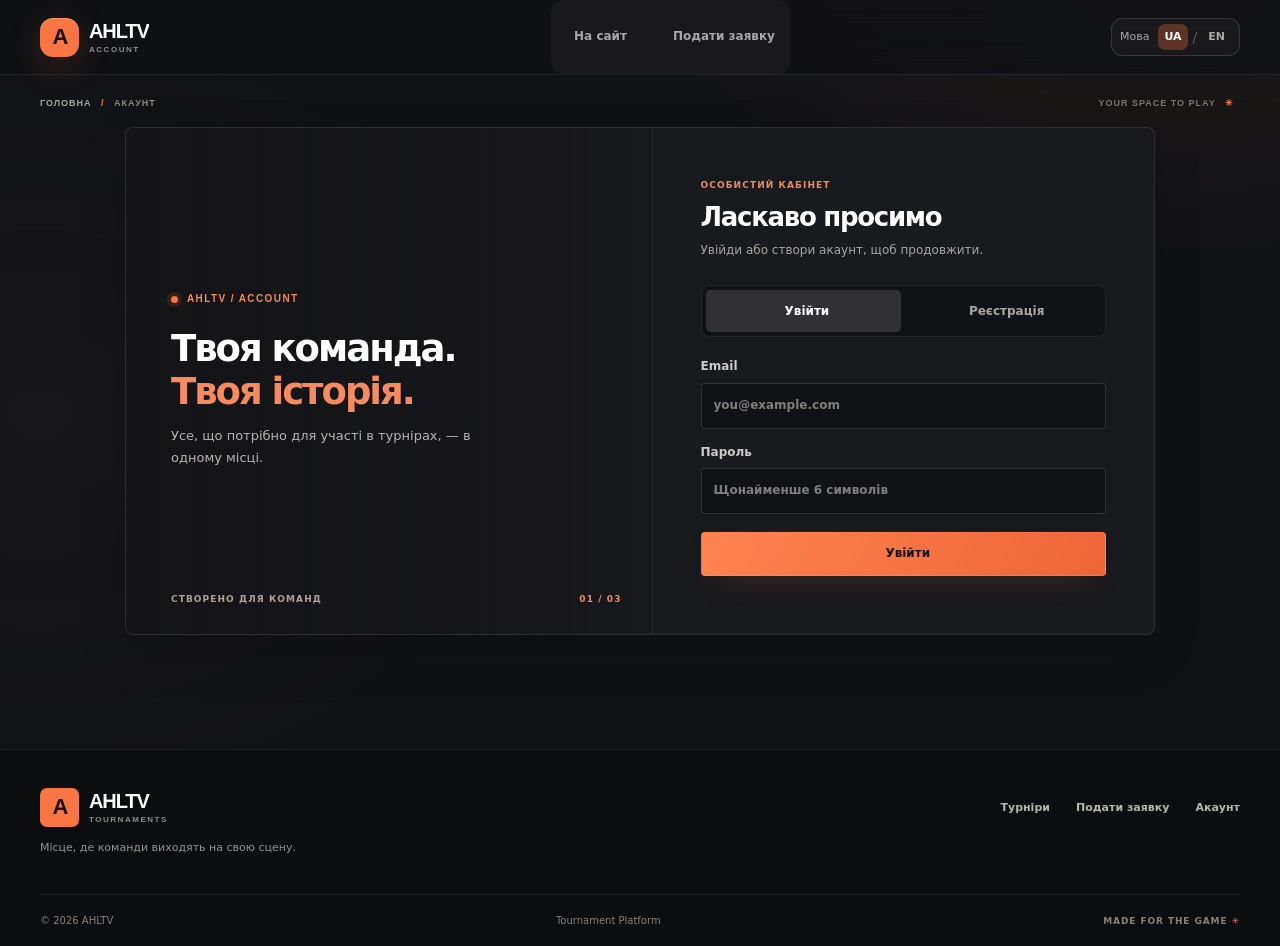
==== commit 0b77d7f9: "Apply new responsive visual design to admin.html" ====
--- a/admin.html
+++ b/admin.html
@@ -19,6 +19,7 @@
   .reservation-row-main small{color:var(--muted)}
   #reservationMessage.error{color:var(--danger)}#reservationMessage.success{color:var(--success)}
   </style>
+  <link rel="stylesheet" href="design-refresh.css?v=20261105-01">
 </head>
 <body>
 <div class="site-intro" id="siteIntro" hidden aria-hidden="true">
@@ -330,7 +331,7 @@
     <div class="footer-inner"><span id="siteCopyright">© 2026 AHLTV</span><span id="siteFooterText">Tournament Platform</span><span>MADE FOR THE GAME <b>✳</b></span></div>
   </div>
 </footer>
-<script type="module" src="ui.js?v=20261102-01"></script>
+<script type="module" src="ui.js?v=20261105-04"></script>
 <script type="module" src="account.js?v=20261105-03"></script>
-<script type="module" src="reservations.js?v=20261105-01"></script>
+<script type="module" src="reservations.js?v=20261105-02"></script>
 </body></html>
--- a/design-refresh.css
+++ b/design-refresh.css
@@ -0,0 +1,180 @@
+/* AHLTV TOUR — visual refresh, November 2026.
+   Presentation only: tournament logic, forms and permissions stay intact. */
+:root{
+  --design-surface:#1b1c20;
+  --design-surface-2:#222327;
+  --design-stroke:rgba(255,255,255,.095);
+  --design-bright:#ff8859;
+  --design-easing:cubic-bezier(.22,1,.36,1);
+}
+body{
+  background:
+    radial-gradient(ellipse 740px 510px at 92% -140px,rgba(255,116,60,.075),transparent 80%),
+    radial-gradient(ellipse 640px 500px at 3% 44%,rgba(124,93,82,.055),transparent 80%),
+    #111215;
+}
+.site-header{background:rgba(17,18,21,.86);border-bottom-color:rgba(255,255,255,.07);backdrop-filter:blur(22px) saturate(130%)}
+.site-header:before{background:linear-gradient(90deg,transparent,rgba(255,130,76,.36) 45%,transparent)}
+.header-inner{height:74px;gap:15px}
+.header-inner>.brand .brand-mark{border-radius:13px;box-shadow:0 8px 32px rgba(236,95,48,.19),inset 0 1px rgba(255,255,255,.2)}
+.header-inner>.brand .brand-copy strong{letter-spacing:-.055em}
+.main-nav{border-radius:13px;background:rgba(255,255,255,.035);border-color:rgba(255,255,255,.065)}
+.main-nav a{border-radius:9px}
+.main-nav a.active{background:linear-gradient(110deg,#f47843,#de572d);box-shadow:0 7px 21px rgba(234,93,44,.19)}
+.account-btn{border-radius:11px}
+.language-switch{border-radius:11px!important;background:rgba(255,255,255,.035)!important}
+body:has(.home-page) .shell,body:has(.apply-page) .shell,body:has(.tournament-detail-page) .shell{max-width:1280px}
+.page-topline{letter-spacing:.11em}
+.home-page .home-hero{
+  position:relative;
+  min-height:385px;
+  overflow:hidden;
+  border:1px solid rgba(255,255,255,.13);
+  border-radius:22px;
+  isolation:isolate;
+  background:
+    linear-gradient(90deg,rgba(14,15,18,.97) 0%,rgba(14,15,18,.92) 30%,rgba(14,15,18,.52) 72%,rgba(14,15,18,.48) 100%),
+    url("assets/home-hero.webp") center 48%/cover no-repeat,
+    #1c1c20;
+  box-shadow:0 28px 60px -35px rgba(0,0,0,.74),inset 0 1px rgba(255,255,255,.075);
+}
+.home-page .home-hero:before{
+  content:"";pointer-events:none;position:absolute;inset:0;z-index:0;
+  background:linear-gradient(165deg,transparent 45%,rgba(232,83,41,.085)),
+             repeating-linear-gradient(90deg,transparent 0,transparent 119px,rgba(255,255,255,.025) 120px);
+}
+.home-page .home-hero:after{
+  content:"A";position:absolute;right:4%;bottom:-31%;z-index:0;
+  font:900 clamp(220px,36vw,510px)/1 "Space Mono",monospace;
+  color:rgba(255,255,255,.026);pointer-events:none;transform:rotate(-9deg);
+}
+.home-page .home-hero-main{z-index:1;max-width:900px;padding:57px clamp(26px,5vw,76px)}
+.home-page .home-hero-main:before{top:57px;bottom:57px;width:3px;border-radius:2px;background:linear-gradient(#ff9762,#d74a28,transparent)}
+.home-page .hero-kicker{color:#ff986c;font-size:10px;letter-spacing:.17em}
+.home-page .hero-kicker-dot{box-shadow:0 0 0 4px rgba(255,137,82,.13)}
+.home-page .home-hero h1{
+  margin:19px 0 10px;
+  font-size:clamp(48px,6vw,82px);
+  line-height:.99;letter-spacing:-.075em;font-weight:850;text-wrap:balance;
+}
+.home-page .hero-manifesto{color:#f8f6f3;font-size:clamp(18px,2.25vw,29px);letter-spacing:-.052em;line-height:1.15;font-weight:750}
+.home-page .hero-manifesto span{color:#ff9269}
+.home-page .home-hero p{margin:18px 0 0;color:#b6b1ae;font-size:14px;line-height:1.75;max-width:550px}
+.home-page .hero-actions{margin-top:28px;gap:11px}
+.primary-btn,.secondary-btn,.account-btn,.btn{transition:background .22s ease,border-color .22s ease,box-shadow .22s ease,transform .26s var(--design-easing),color .2s ease}
+.primary-btn{background:linear-gradient(115deg,#ff8251,#ed6637);border-color:rgba(255,151,100,.3);box-shadow:0 12px 32px -19px rgba(240,100,52,.7);font-weight:800}
+.primary-btn:hover{background:linear-gradient(115deg,#ff9869,#f06c3d);box-shadow:0 14px 37px -14px rgba(240,100,52,.49);transform:translateY(-2px)}
+.secondary-btn:hover,.account-btn:hover{transform:translateY(-2px)}
+.home-page .hero-actions a{min-height:48px;padding-inline:20px;border-radius:11px}
+.home-page .hero-secondary{background:rgba(255,255,255,.045);border-color:rgba(255,255,255,.14);backdrop-filter:blur(10px)}
+.home-page .hero-corner-label{z-index:1}
+.home-page .journey{margin:18px 0 58px;background:#1a1b1f;border-color:var(--design-stroke);border-radius:17px;box-shadow:0 16px 44px -42px #000}
+.home-page .journey-intro{background:linear-gradient(130deg,rgba(240,106,59,.065),transparent)}
+.home-page .journey-steps li{transition:background .22s ease}
+.home-page .journey-steps li:hover{background:rgba(255,255,255,.03)}
+.home-page .journey-number{font-size:11px;color:#ff9369}
+.home-page .journey-steps b{font-size:13px}
+.home-page .section-heading{margin-bottom:23px}
+.home-page .section-heading h2{font-size:clamp(28px,3.4vw,40px);line-height:1.12;letter-spacing:-.055em}
+.home-page .section-heading p{color:#a9a5a1}
+.home-page .tournaments-list{gap:15px}
+.home-page .event-card{
+  position:relative;
+  border:1px solid rgba(255,255,255,.095);
+  border-radius:18px;
+  background:linear-gradient(116deg,#1e1f23 0%,#1a1b20 100%);
+  box-shadow:0 15px 35px -33px rgba(0,0,0,.95);
+  transition:transform .28s var(--design-easing),border-color .24s ease,box-shadow .28s ease;
+}
+.home-page .event-card:after{content:"";position:absolute;left:24px;right:24px;top:0;height:1px;background:linear-gradient(90deg,rgba(255,138,81,.4),transparent 65%);pointer-events:none}
+.home-page .event-card:hover{transform:translateY(-4px);border-color:rgba(255,157,108,.29);box-shadow:0 24px 48px -32px rgba(0,0,0,.9)}
+.home-page .event-main{padding:clamp(18px,2.7vw,30px)}
+.home-page .event-logo{width:65px;height:65px;border-radius:15px;background:#252327;border-color:rgba(255,255,255,.1);box-shadow:inset 0 1px rgba(255,255,255,.06)}
+.home-page .event-logo.has-logo{padding:6px}
+.home-page .event-heading{grid-template-columns:65px minmax(0,1fr) auto;gap:17px}
+.home-page .event-title h3{font-size:clamp(18px,2vw,24px);letter-spacing:-.045em}
+.home-page .event-title p{max-width:760px;line-height:1.7}
+.home-page .event-meta{gap:9px 17px;color:#b0a9a4}
+.home-page .event-status{border-radius:9px}
+.home-page .event-footer{margin-top:24px;padding-top:18px;border-top-color:rgba(255,255,255,.085)}
+.home-page .event-disclosure>summary{border-radius:10px;transition:background .2s ease,border-color .2s ease}
+.home-page .event-disclosure>summary:hover{background:#2b2929;border-color:rgba(255,150,104,.22)}
+.home-page .event-actions a{border-radius:10px;min-height:43px}
+.home-page .home-cta{
+  position:relative;overflow:hidden;
+  margin:61px 0 30px;padding:38px clamp(23px,4vw,48px);
+  border:1px solid rgba(247,130,78,.17);
+  border-radius:18px;
+  background:radial-gradient(ellipse at 86% 45%,rgba(251,119,64,.16),transparent 41%),linear-gradient(115deg,#25201e,#1a1b20 69%);
+}
+.home-page .home-cta:before{content:"";position:absolute;inset:0;pointer-events:none;background:repeating-linear-gradient(140deg,transparent 0,transparent 59px,rgba(255,255,255,.017) 60px)}
+.home-page .home-cta h2{font-size:clamp(24px,3vw,37px);line-height:1.12}
+.home-page .home-cta>a{position:relative;z-index:1}
+.site-footer{border-top-color:rgba(255,255,255,.07)}
+.footer-brand .brand-mark{box-shadow:none}
+.footer-main{padding-block:38px}
+.footer-inner{color:#88817c}
+.tournament-detail-page .tournament-detail-hero{
+  border:1px solid rgba(255,255,255,.105);border-radius:19px;
+  background:radial-gradient(ellipse at 90% 0,rgba(247,113,63,.14),transparent 55%),linear-gradient(110deg,#202024,#18191d);
+  box-shadow:0 20px 55px -45px #000;
+}
+.tournament-detail-page .detail-logo{border-radius:18px}
+.tournament-detail-page .detail-tabs{border-radius:12px}
+.tournament-detail-page .panel:not(.tournament-detail-hero),.apply-page .panel{border-color:rgba(255,255,255,.095);border-radius:16px;background-color:#1b1c20}
+.tournament-detail-page .panel-head,.apply-page .panel-head{border-bottom-color:rgba(255,255,255,.08)}
+.tournament-detail-page .detail-team-card,.tournament-detail-page .detail-team-row{transition:background .2s ease,border-color .2s ease}
+.tournament-detail-page .detail-team-card:hover,.tournament-detail-page .detail-team-row:hover{background:rgba(255,255,255,.035)}
+.apply-page .page-title.compact{border-radius:18px;border-color:rgba(255,255,255,.11);background:radial-gradient(ellipse at 100% 0,rgba(244,109,58,.11),transparent 55%),linear-gradient(120deg,#252023,#1a1b1f)}
+.apply-page .team-form fieldset{border-color:rgba(255,255,255,.085);border-radius:14px}
+.apply-page .roster-card{border-radius:12px;transition:border-color .2s ease,background .2s ease}
+.apply-page .roster-card:hover{border-color:rgba(255,147,99,.27)}
+.apply-page .team-form input:not([type=checkbox]):not([type=file]),.apply-page .team-form textarea,.apply-page .team-form select,.apply-page .tournament-select-wrap select{
+  border-color:rgba(255,255,255,.11);background:#17181c;transition:border-color .2s ease,box-shadow .2s ease,background .2s ease;
+}
+.apply-page .team-form input:focus,.apply-page .team-form textarea:focus,.apply-page .team-form select:focus{border-color:#ec8155;box-shadow:0 0 0 3px rgba(240,106,59,.12);outline:0}
+:where(.home-page,.apply-page,.tournament-detail-page,.site-header) a:focus-visible,
+:where(.home-page,.apply-page,.tournament-detail-page,.site-header) button:focus-visible,
+:where(.home-page,.apply-page,.tournament-detail-page) summary:focus-visible{outline:2px solid #ffad85;outline-offset:3px}
+@media (max-width:900px){
+  .home-page .home-hero{min-height:350px;grid-template-columns:minmax(0,1fr) 180px}
+  .home-page .home-hero-main{padding:43px 36px}
+  .home-page .home-hero-main:before{top:43px;bottom:43px}
+}
+@media (max-width:700px){
+  .header-inner{height:66px;gap:7px}
+  .home-page .home-hero{min-height:0;display:block;border-radius:17px;background:linear-gradient(95deg,rgba(14,15,18,.98),rgba(14,15,18,.7)),url("assets/home-hero.webp") 65% center/cover no-repeat}
+  .home-page .home-hero:after{font-size:210px;right:-7%;bottom:-13%}
+  .home-page .home-hero-main{padding:39px 23px}
+  .home-page .home-hero-main:before{top:39px;bottom:39px}
+  .home-page .home-hero h1{font-size:clamp(39px,10vw,56px);margin-top:16px}
+  .home-page .hero-manifesto{font-size:22px}
+  .home-page .home-hero p{font-size:12px;margin-top:14px}
+  .home-page .hero-actions{margin-top:23px}
+  .home-page .hero-actions a{min-height:46px}
+  .home-page .journey{margin:13px 0 36px;border-radius:15px}
+  .home-page .journey-intro{padding:17px 18px}
+  .home-page .journey-steps li{padding:14px 18px}
+  .home-page .section-heading{margin-bottom:16px}
+  .home-page .tournaments-list{gap:11px}
+  .home-page .event-main{padding:18px}
+  .home-page .event-heading{grid-template-columns:48px minmax(0,1fr);gap:11px}
+  .home-page .event-logo{width:48px;height:48px;border-radius:11px}
+  .home-page .event-status{grid-column:2;justify-self:start}
+  .home-page .event-title h3{font-size:17px}
+  .home-page .event-footer{margin-top:15px;padding-top:13px}
+  .home-page .event-card:after{left:18px;right:18px}
+  .home-page .event-actions{grid-template-columns:repeat(2,minmax(0,1fr));gap:8px}
+  .home-page .event-actions a{font-size:11px;min-width:0}
+  .home-page .home-cta{margin:35px 0 20px;padding:27px 22px}
+  .tournament-detail-page .tournament-detail-hero{border-radius:15px}
+}
+@media(max-width:380px){
+  .home-page .hero-actions{grid-template-columns:1fr}
+  .home-page .event-actions{grid-template-columns:1fr}
+  .home-page .event-actions a:only-child{grid-column:1}
+}
+@media(prefers-reduced-motion:reduce){
+  .home-page .event-card,.home-page .journey-steps li{transition:none}
+  .home-page .event-card:hover,.primary-btn:hover,.secondary-btn:hover{transform:none}
+}
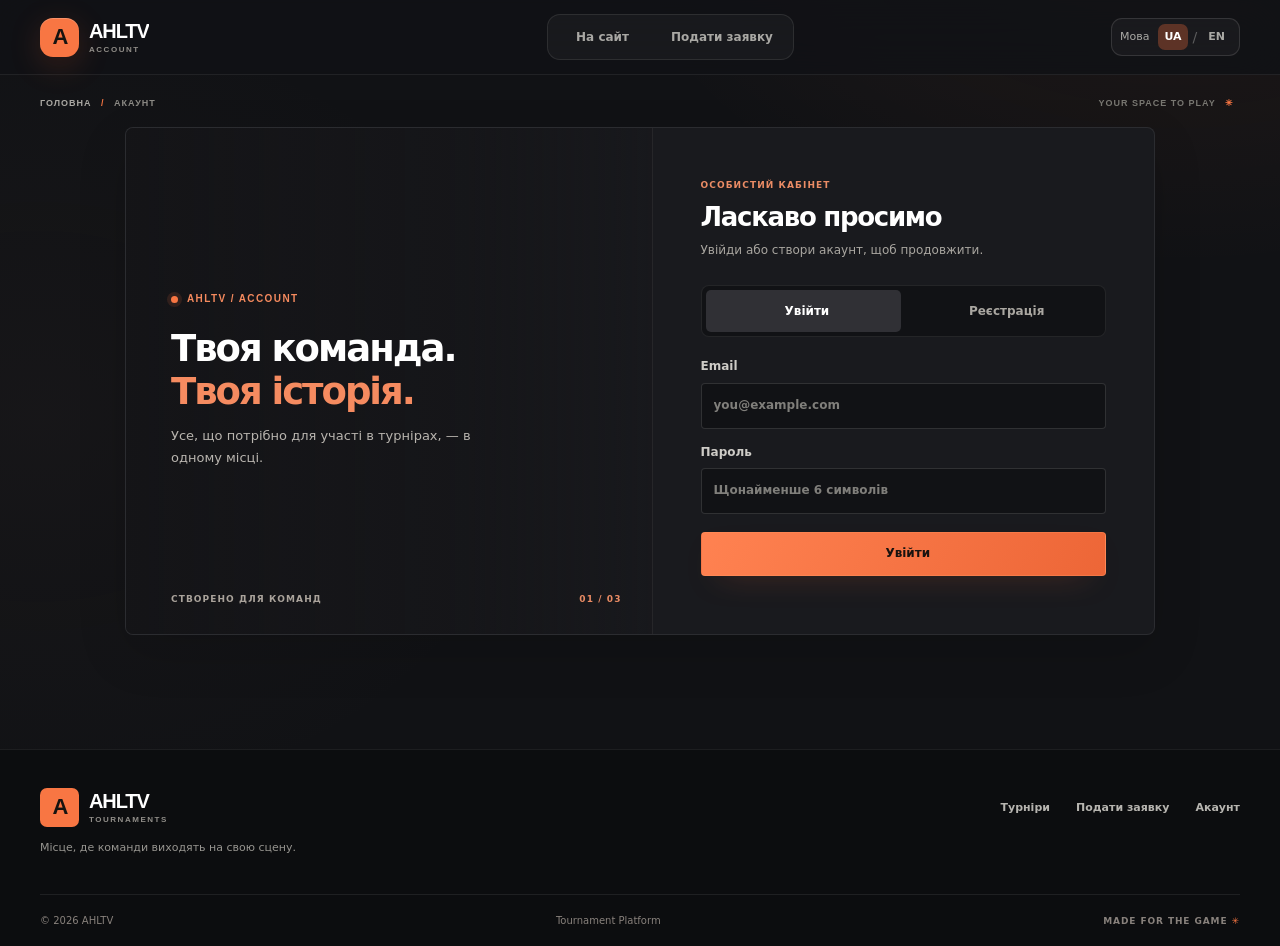
==== commit 072cb07c: "Bust design cache after header navigation fix" ====
--- a/admin.html
+++ b/admin.html
@@ -19,7 +19,7 @@
   .reservation-row-main small{color:var(--muted)}
   #reservationMessage.error{color:var(--danger)}#reservationMessage.success{color:var(--success)}
   </style>
-  <link rel="stylesheet" href="design-refresh.css?v=20261105-01">
+  <link rel="stylesheet" href="design-refresh.css?v=20261105-02">
 </head>
 <body>
 <div class="site-intro" id="siteIntro" hidden aria-hidden="true">
--- a/design-refresh.css
+++ b/design-refresh.css
@@ -178,3 +178,43 @@
   .home-page .event-card,.home-page .journey-steps li{transition:none}
   .home-page .event-card:hover,.primary-btn:hover,.secondary-btn:hover{transform:none}
 }
+
+/* Header repair: the legacy full-height nav must not stretch the selected tab. */
+.site-header .header-inner{align-items:center}
+.site-header .main-nav{
+  flex:0 0 auto;
+  align-self:center;
+  height:46px;
+  min-height:46px;
+  margin-top:0;
+  margin-bottom:0;
+  padding:5px;
+  display:flex;
+  align-items:center;
+  gap:4px;
+  border:1px solid rgba(255,255,255,.09);
+  border-radius:13px;
+  background:rgba(255,255,255,.035);
+}
+.site-header .main-nav a{
+  position:relative;
+  flex:0 0 auto;
+  align-self:center;
+  height:34px;
+  min-height:34px;
+  padding:0 15px;
+  display:inline-flex;
+  align-items:center;
+  justify-content:center;
+  border-radius:9px;
+  line-height:1;
+}
+.site-header .main-nav a.active{
+  color:#fff;
+  background:linear-gradient(110deg,#f47843,#de572d);
+  box-shadow:0 7px 21px rgba(234,93,44,.19);
+}
+@media(max-width:700px){
+  .site-header .main-nav{display:none}
+  .site-header .header-inner{height:66px}
+}
